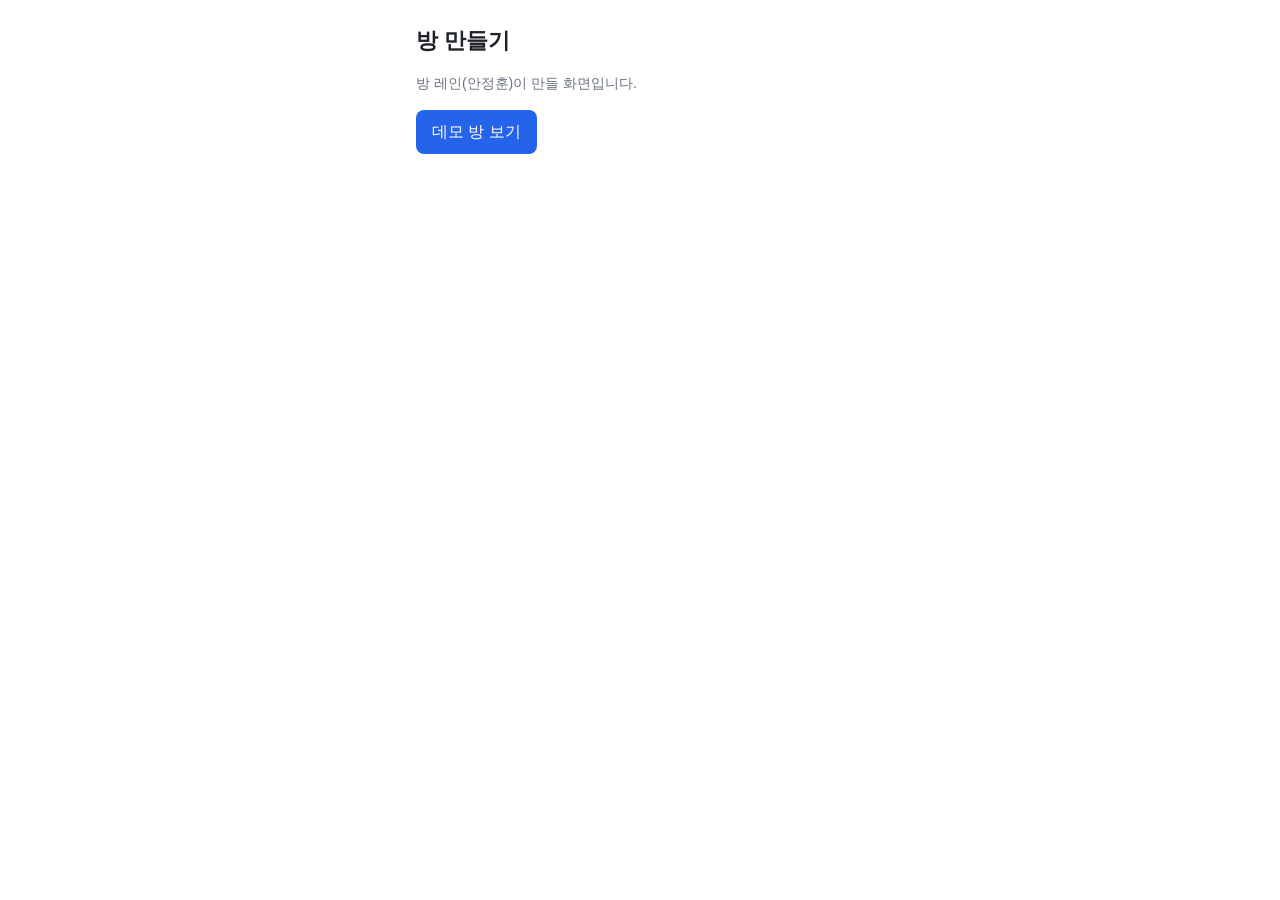
==== static/rooms/index.html @ 302bab73 "Merge pull request #2 from dks073000-commit/feat/s0-ahn Add project setup files and update docs" ====
<!doctype html>
<html lang="ko">
<head>
  <meta charset="utf-8">
  <meta name="viewport" content="width=device-width, initial-scale=1">
  <title>버티기 · 방 만들기</title>
  <link rel="stylesheet" href="/static/common.css">
</head>
<body>
<main>
  <h1>방 만들기</h1>
  <p class="muted">방 레인(안정훈)이 만들 화면입니다.</p>
  <p><a class="button" href="/r/demo">데모 방 보기</a></p>
</main>
</body>
</html>
---- static/common.css ----
/* 공용 스타일. 세 화면이 같이 쓴다. 레인 전용 스타일은 static/<레인>/ 안에 둔다. */

:root {
  --bg: #ffffff;
  --text: #1f2328;
  --muted: #6b7280;
  --line: #e5e7eb;
  --accent: #2563eb;
  --danger: #dc2626;
}

* { box-sizing: border-box; }

body {
  margin: 0;
  background: var(--bg);
  color: var(--text);
  font-family: -apple-system, BlinkMacSystemFont, "Apple SD Gothic Neo", "Malgun Gothic", sans-serif;
  font-size: 16px;
  line-height: 1.5;
}

main {
  max-width: 480px;
  margin: 0 auto;
  padding: 24px 16px;
}

h1 { font-size: 22px; margin: 0 0 16px; }
h2 { font-size: 18px; margin: 24px 0 8px; }

.muted { color: var(--muted); font-size: 14px; }
.danger { color: var(--danger); }

button, .button {
  display: inline-block;
  padding: 10px 16px;
  border: 0;
  border-radius: 8px;
  background: var(--accent);
  color: #fff;
  font-size: 16px;
  text-decoration: none;
  cursor: pointer;
}

input, select {
  width: 100%;
  padding: 10px;
  border: 1px solid var(--line);
  border-radius: 8px;
  font-size: 16px;
}

ul.list { list-style: none; padding: 0; margin: 0; }
ul.list li { padding: 10px 0; border-bottom: 1px solid var(--line); }
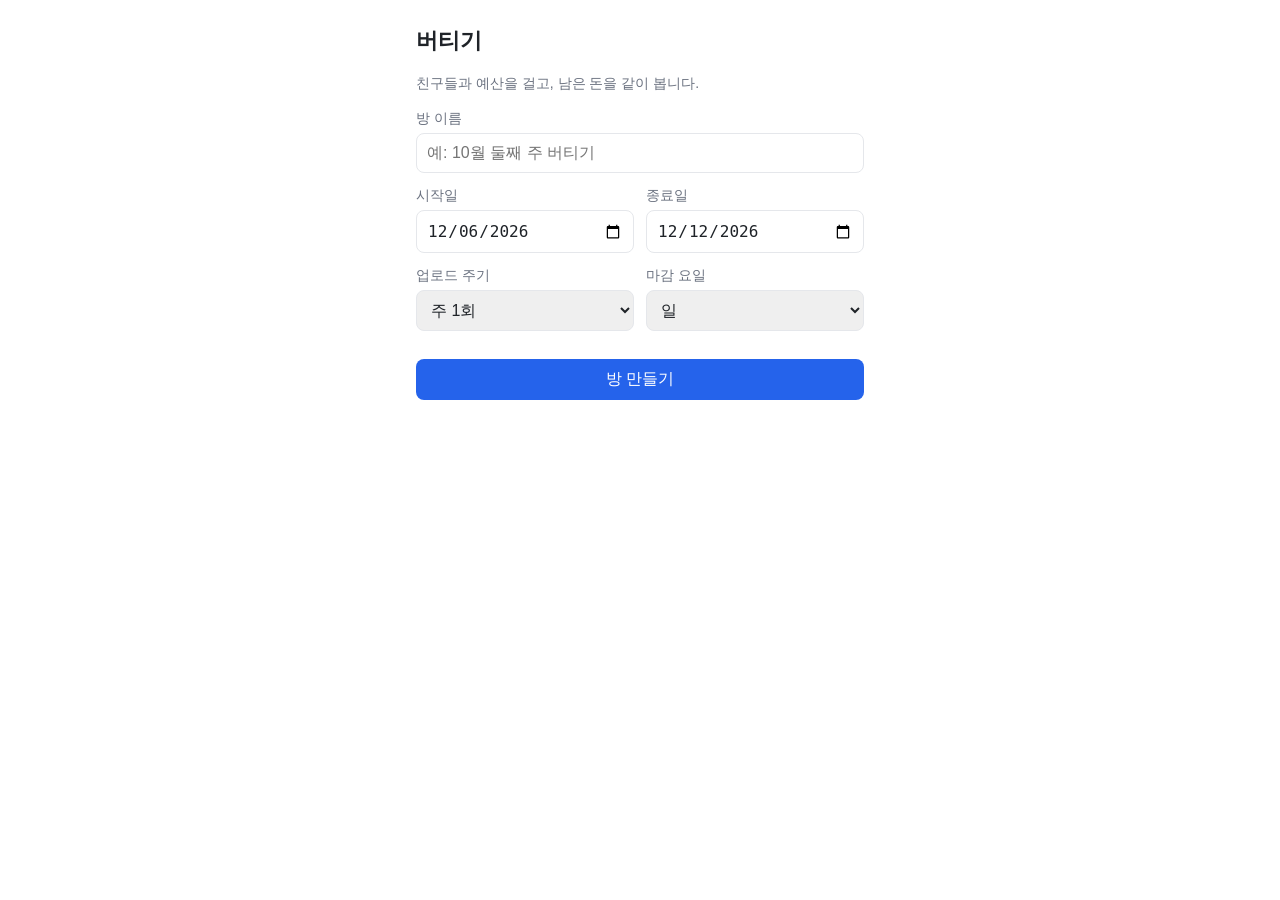
==== commit 0bca1f6a: "Merge pull request #4 from dks073000-commit/feat/s1-room-ahn S1 방 레인: 방 만들기와 링크로 참여" ====
--- a/static/rooms/index.html
+++ b/static/rooms/index.html
@@ -5,12 +5,105 @@
   <meta name="viewport" content="width=device-width, initial-scale=1">
   <title>버티기 · 방 만들기</title>
   <link rel="stylesheet" href="/static/common.css">
+  <link rel="stylesheet" href="/static/rooms/rooms.css">
 </head>
 <body>
 <main>
-  <h1>방 만들기</h1>
-  <p class="muted">방 레인(안정훈)이 만들 화면입니다.</p>
-  <p><a class="button" href="/r/demo">데모 방 보기</a></p>
+  <h1>버티기</h1>
+  <p class="muted">친구들과 예산을 걸고, 남은 돈을 같이 봅니다.</p>
+
+  <form id="create" class="form">
+    <label>방 이름
+      <input name="name" maxlength="40" placeholder="예: 10월 둘째 주 버티기" required>
+    </label>
+    <div class="row">
+      <label>시작일 <input name="start_date" type="date" required></label>
+      <label>종료일 <input name="end_date" type="date" required></label>
+    </div>
+    <div class="row">
+      <label>업로드 주기
+        <select name="upload_cycle">
+          <option value="1">매일</option>
+          <option value="7" selected>주 1회</option>
+          <option value="14">2주 1회</option>
+        </select>
+      </label>
+      <label>마감 요일
+        <select name="deadline_weekday">
+          <option value="0">월</option><option value="1">화</option><option value="2">수</option>
+          <option value="3">목</option><option value="4">금</option><option value="5">토</option>
+          <option value="6" selected>일</option>
+        </select>
+      </label>
+    </div>
+    <p id="error" class="danger"></p>
+    <button type="submit">방 만들기</button>
+  </form>
+
+  <section id="done" hidden>
+    <h2>방이 만들어졌어요</h2>
+    <p class="muted">이 링크를 친구들에게 보내세요.</p>
+    <div class="link-box">
+      <input id="link" readonly>
+      <button id="copy" type="button">복사</button>
+    </div>
+    <p><a id="go" class="button" href="#">방으로 가기</a></p>
+  </section>
 </main>
+<script>
+  const form = document.getElementById("create");
+  const iso = d => new Date(d.getTime() - d.getTimezoneOffset() * 60000).toISOString().slice(0, 10);
+  const today = new Date();
+  form.start_date.value = iso(today);
+  form.end_date.value = iso(new Date(today.getTime() + 6 * 86400000));
+
+  form.addEventListener("submit", async e => {
+    e.preventDefault();
+    const error = document.getElementById("error");
+    error.textContent = "";
+    if (form.end_date.value < form.start_date.value) {
+      error.textContent = "종료일이 시작일보다 빠릅니다.";
+      return;
+    }
+    const body = {
+      name: form.name.value,
+      start_date: form.start_date.value,
+      end_date: form.end_date.value,
+      upload_cycle: Number(form.upload_cycle.value),
+      deadline_weekday: Number(form.deadline_weekday.value),
+    };
+    const button = form.querySelector("button");
+    button.disabled = true;
+    try {
+      const res = await fetch("/api/rooms", {
+        method: "POST",
+        headers: {"Content-Type": "application/json"},
+        body: JSON.stringify(body),
+      });
+      if (!res.ok) throw new Error();
+      const room = await res.json();
+      document.getElementById("link").value = location.origin + room.path;
+      document.getElementById("go").href = room.path;
+      form.hidden = true;
+      document.getElementById("done").hidden = false;
+    } catch {
+      error.textContent = "방을 만들지 못했습니다. 입력을 확인하고 다시 시도해 주세요.";
+    } finally {
+      button.disabled = false;
+    }
+  });
+
+  document.getElementById("copy").addEventListener("click", async e => {
+    const link = document.getElementById("link");
+    try {
+      await navigator.clipboard.writeText(link.value);
+    } catch {
+      link.select();
+      document.execCommand("copy");
+    }
+    e.target.textContent = "복사됨";
+    setTimeout(() => { e.target.textContent = "복사"; }, 1500);
+  });
+</script>
 </body>
 </html>
--- a/static/rooms/rooms.css
+++ b/static/rooms/rooms.css
@@ -0,0 +1,18 @@
+/* 방 레인 전용 스타일 */
+
+.form label { display: block; margin-bottom: 12px; font-size: 14px; color: var(--muted); }
+.form label input, .form label select { margin-top: 4px; color: var(--text); }
+.form button { width: 100%; }
+
+.row { display: flex; gap: 12px; }
+.row label { flex: 1; min-width: 0; }
+
+.link-box { display: flex; gap: 8px; }
+.link-box input { flex: 1; min-width: 0; }
+
+.actions { display: flex; gap: 8px; }
+.actions .button { flex: 1; text-align: center; }
+
+.member { display: flex; justify-content: space-between; }
+.me { font-weight: 600; }
+.todo { border: 1px dashed var(--line); border-radius: 8px; padding: 8px 12px; }
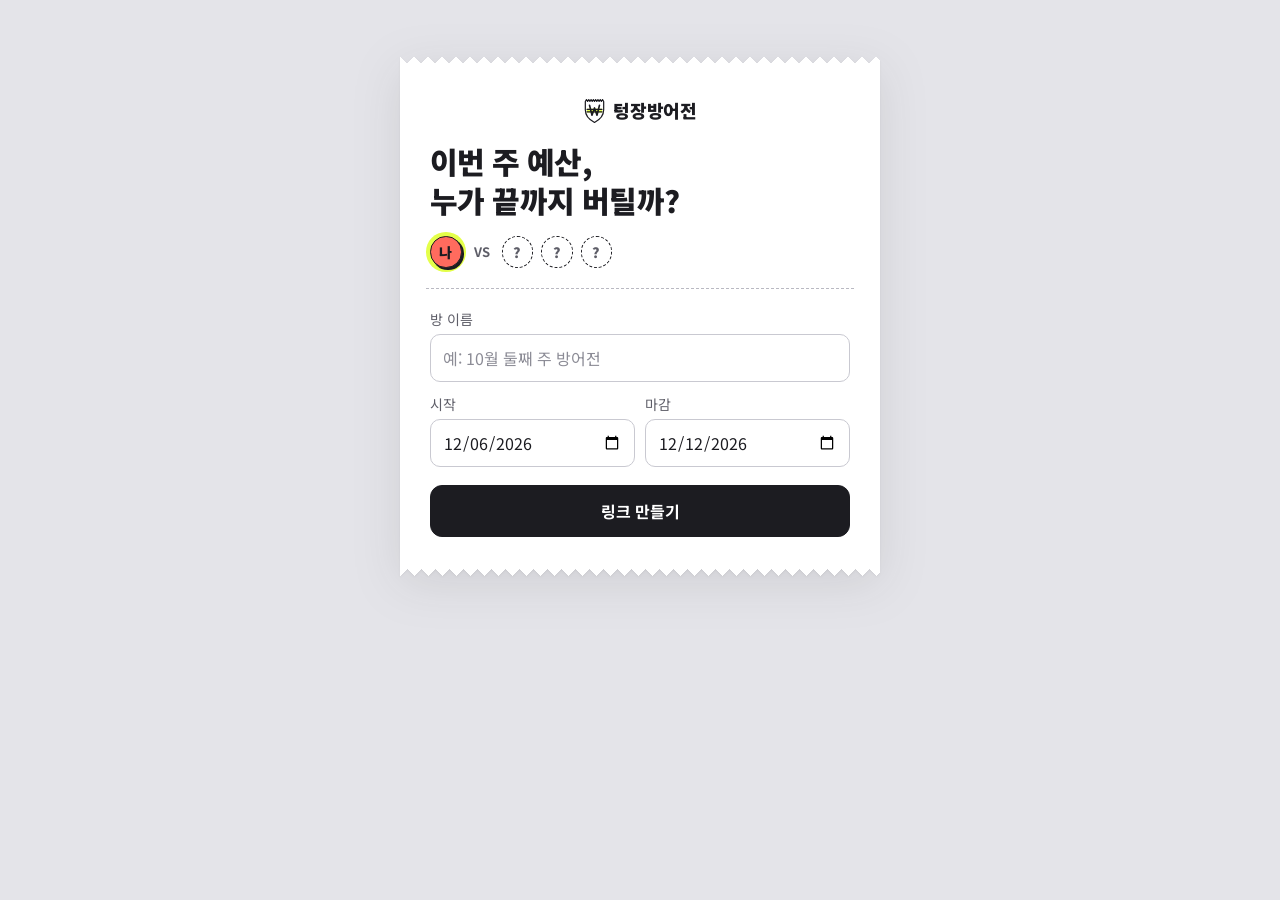
==== commit df1c05c0: "UI 가이드 적용: 방 만들기 · 참여 폼 · 다시 들어오기를 보드 레인 /flow 화면과 같은 영수증 모양으로 맞추기 위해 - 세 화면에 common-proposal.css · " ====
--- a/static/rooms/index.html
+++ b/static/rooms/index.html
@@ -2,52 +2,44 @@
 <html lang="ko">
 <head>
   <meta charset="utf-8">
-  <meta name="viewport" content="width=device-width, initial-scale=1">
-  <title>버티기 · 방 만들기</title>
+  <meta name="viewport" content="width=device-width, initial-scale=1, viewport-fit=cover">
+  <meta name="theme-color" content="#e4e4e9">
+  <title>텅장방어전 · 방 만들기</title>
   <link rel="stylesheet" href="/static/common.css">
+  <link rel="stylesheet" href="/static/board/common-proposal.css">
+  <link rel="stylesheet" href="/static/board/flow/flow.css">
   <link rel="stylesheet" href="/static/rooms/rooms.css">
 </head>
 <body>
+<!-- 방 만들기. 화면 모양은 /flow (static/board/flow/index.html) 를 따른다. 화면의 일: 링크 만들기 하나 -->
 <main>
-  <h1>버티기</h1>
-  <p class="muted">친구들과 예산을 걸고, 남은 돈을 같이 봅니다.</p>
+  <p class="brand">텅장방어전</p>
+  <h1 class="hook">이번 주 예산,<br>누가 끝까지 버틸까?</h1>
+  <div class="versus" aria-hidden="true">
+    <span class="token p1 is-me">나</span><span class="vs">VS</span>
+    <span class="token is-empty">?</span><span class="token is-empty">?</span><span class="token is-empty">?</span>
+  </div>
+  <hr>
 
-  <form id="create" class="form">
+  <form id="create" class="form" novalidate>
     <label>방 이름
-      <input name="name" maxlength="40" placeholder="예: 10월 둘째 주 버티기" required>
+      <input name="name" maxlength="40" placeholder="예: 10월 둘째 주 방어전" autocomplete="off" required>
     </label>
-    <div class="row">
-      <label>시작일 <input name="start_date" type="date" required></label>
-      <label>종료일 <input name="end_date" type="date" required></label>
+    <div class="two">
+      <label>시작 <input name="start_date" type="date" required></label>
+      <label>마감 <input name="end_date" type="date" required></label>
     </div>
-    <div class="row">
-      <label>업로드 주기
-        <select name="upload_cycle">
-          <option value="1">매일</option>
-          <option value="7" selected>주 1회</option>
-          <option value="14">2주 1회</option>
-        </select>
-      </label>
-      <label>마감 요일
-        <select name="deadline_weekday">
-          <option value="0">월</option><option value="1">화</option><option value="2">수</option>
-          <option value="3">목</option><option value="4">금</option><option value="5">토</option>
-          <option value="6" selected>일</option>
-        </select>
-      </label>
-    </div>
-    <p id="error" class="danger"></p>
-    <button type="submit">방 만들기</button>
+    <p id="error" class="danger" role="alert"></p>
+    <button type="submit">링크 만들기</button>
   </form>
 
   <section id="done" hidden>
-    <h2>방이 만들어졌어요</h2>
-    <p class="muted">이 링크를 친구들에게 보내세요.</p>
-    <div class="link-box">
-      <input id="link" readonly>
-      <button id="copy" type="button">복사</button>
+    <p class="flash">링크가 생겼어요. 단톡방에 보내 주세요</p>
+    <div class="share">
+      <input id="link" readonly aria-label="초대 링크">
+      <button id="copy" type="button" class="small secondary">링크 복사</button>
     </div>
-    <p><a id="go" class="button" href="#">방으로 가기</a></p>
+    <a id="go" class="button wide go" href="#">방으로 가기</a>
   </section>
 </main>
 <script>
@@ -61,16 +53,30 @@
     e.preventDefault();
     const error = document.getElementById("error");
     error.textContent = "";
-    if (form.end_date.value < form.start_date.value) {
-      error.textContent = "종료일이 시작일보다 빠릅니다.";
+    // form.name 은 폼 자신의 name 속성이라 입력칸은 elements 로 꺼낸다
+    const f = form.elements;
+    f.name.removeAttribute("aria-invalid");
+    f.end_date.removeAttribute("aria-invalid");
+    if (!f.name.value.trim()) {
+      error.textContent = "방 이름을 넣어 주세요.";
+      f.name.setAttribute("aria-invalid", "true");
+      f.name.focus();
       return;
     }
+    if (!f.start_date.value || !f.end_date.value) {
+      error.textContent = "시작일과 마감일을 골라 주세요.";
+      return;
+    }
+    if (f.end_date.value < f.start_date.value) {
+      error.textContent = "마감일이 시작일보다 빨라요.";
+      f.end_date.setAttribute("aria-invalid", "true");
+      return;
+    }
+    // 업로드 주기 · 마감 요일 칸은 화면에서 뺐다 (미제출이 없어져서, 10/3). 서버 기본값(주 1회 · 일요일)이 들어간다
     const body = {
-      name: form.name.value,
-      start_date: form.start_date.value,
-      end_date: form.end_date.value,
-      upload_cycle: Number(form.upload_cycle.value),
-      deadline_weekday: Number(form.deadline_weekday.value),
+      name: f.name.value,
+      start_date: f.start_date.value,
+      end_date: f.end_date.value,
     };
     const button = form.querySelector("button");
     button.disabled = true;
@@ -87,7 +93,7 @@
       form.hidden = true;
       document.getElementById("done").hidden = false;
     } catch {
-      error.textContent = "방을 만들지 못했습니다. 입력을 확인하고 다시 시도해 주세요.";
+      error.textContent = "방을 만들지 못했어요. 잠시 뒤 다시 눌러 주세요.";
     } finally {
       button.disabled = false;
     }
@@ -101,8 +107,8 @@
       link.select();
       document.execCommand("copy");
     }
-    e.target.textContent = "복사됨";
-    setTimeout(() => { e.target.textContent = "복사"; }, 1500);
+    e.target.textContent = "복사했어요";
+    setTimeout(() => { e.target.textContent = "링크 복사"; }, 1600);
   });
 </script>
 </body>
--- a/static/board/common-proposal.css
+++ b/static/board/common-proposal.css
@@ -0,0 +1,316 @@
+/* 공용 스타일 교체안: 결산 영수증 톤 (보드 레인 김경은 제안)
+
+   팀장님이 static/common.css 를 이 파일 내용으로 바꾸면 방 만들기 · 방 홈 · 지출 올리기가 보드와 같은 톤이 된다.
+   기존 변수(--bg --text --muted --line --accent --danger)와 클래스(.muted .danger .button .list)는 그대로 두었다.
+   그래서 지금 화면 코드를 고치지 않아도 동작한다. 견본은 /static/board/ui-guide.html
+
+   원칙: 화면 = 회색 계산대 위 흰 영수증 한 장 / 형광펜은 "나"에게만 / 상태는 도장 / 숫자는 고정폭 / 해요체 */
+
+@import url("https://fonts.googleapis.com/css2?family=Noto+Sans+KR:wght@400;500;700;900&display=swap");
+
+:root {
+  color-scheme: light;
+
+  /* 색 */
+  --counter: #e4e4e9;       /* 바탕: 계산대 */
+  --paper: #ffffff;         /* 영수증 종이 */
+  --ink: #1c1c21;           /* 글자: 감열 잉크 */
+  --ink-soft: #5e5e68;      /* 흐린 글자 (흰 종이 위 대비 6:1) */
+  --rule: #b9b9c2;          /* 점선 */
+  --field: #c9c9d1;         /* 입력칸 테두리 */
+  --hl: #e4ff4a;            /* 형광펜: "나" 전용 */
+  --hl-soft: #f4ffbf;       /* 형광펜 줄 바탕 */
+  --stamp-red: #cf2338;     /* 초과 · 오류 */
+  --stamp-gray: #7a7a85;    /* 미확인 · 항복 · 비활성 */
+  --stamp-blue: #2647b8;    /* 완주 · 성공 */
+  --up: #127a46;            /* 순위 오름 */
+  --gold: #f2c94c;          /* 1등 메달 (글자는 잉크색) */
+  --silver: #d3d6dc;        /* 2등 */
+  --bronze: #e3a873;        /* 3등 */
+  /* 플레이어 색: "누구인지"에만 쓴다 (상태는 도장). member_id 로 (id - 1) % 6 */
+  --p1: #ff6b5e;            /* 코랄 */
+  --p2: #4d7cff;            /* 파랑 */
+  --p3: #2fcf9f;            /* 민트 */
+  --p4: #ffb020;            /* 호박 */
+  --p5: #a77bff;            /* 보라 */
+  --p6: #ff6fb5;            /* 핑크 */
+
+  /* 글꼴 */
+  --font: "Noto Sans KR", "Apple SD Gothic Neo", "Malgun Gothic", system-ui, sans-serif;
+  --mono: var(--font);      /* 글꼴은 하나(Noto Sans KR). 숫자는 .n 의 tabular-nums 로 자리만 맞춘다 */
+  --ease-out: cubic-bezier(0.16, 1, 0.3, 1);
+
+  /* 예전 이름 (지금 화면 코드가 쓰는 변수) */
+  --bg: var(--paper);
+  --text: var(--ink);
+  --muted: var(--ink-soft);
+  --line: var(--rule);
+  --accent: var(--ink);
+  --danger: var(--stamp-red);
+}
+
+* { box-sizing: border-box; }
+[hidden] { display: none !important; }
+
+html { -webkit-text-size-adjust: 100%; }
+body {
+  margin: 0;
+  min-height: 100vh;
+  min-height: 100dvh;
+  background: var(--counter);
+  color: var(--ink);
+  font-family: var(--font);
+  font-size: 16px;
+  line-height: 1.5;
+  -webkit-font-smoothing: antialiased;
+  word-break: keep-all;
+  padding: calc(20px + env(safe-area-inset-top, 0px)) 12px calc(28px + env(safe-area-inset-bottom, 0px));
+}
+::selection { background: var(--hl); color: var(--ink); }
+:focus-visible { outline: 2px solid var(--ink); outline-offset: 3px; border-radius: 4px; }
+a { color: inherit; text-underline-offset: 3px; }
+
+/* 영수증 한 장: 각 화면의 <main> 이 그대로 영수증이 된다. 다른 곳에서는 .paper */
+main,
+.paper {
+  --tooth: 14px;
+  position: relative;
+  max-width: 480px;
+  margin: 7px auto;
+  padding: 28px 22px 26px;
+  background: var(--paper);
+  filter: drop-shadow(0 1px 1px rgba(28, 28, 33, 0.06)) drop-shadow(0 10px 24px rgba(28, 28, 33, 0.10));
+}
+main::before, main::after,
+.paper::before, .paper::after {
+  content: "";
+  position: absolute;
+  left: 0;
+  right: 0;
+  height: 7px;
+  background-repeat: repeat-x;
+  background-size: var(--tooth) var(--tooth);
+}
+main::before, .paper::before {
+  top: -7px;
+  background-image:
+    linear-gradient(45deg, var(--paper) 50%, transparent 50%),
+    linear-gradient(-45deg, var(--paper) 50%, transparent 50%);
+}
+main::after, .paper::after {
+  bottom: -7px;
+  background-image:
+    linear-gradient(135deg, var(--paper) 50%, transparent 50%),
+    linear-gradient(-135deg, var(--paper) 50%, transparent 50%);
+  background-position: 0 -7px;
+}
+
+h1 { font-size: 24px; font-weight: 900; line-height: 1.3; letter-spacing: -0.01em; margin: 0 0 6px; text-wrap: balance; }
+h2 { font-size: 18px; font-weight: 700; line-height: 1.4; margin: 24px 0 10px; }
+p { margin: 0 0 12px; }
+
+.muted { color: var(--ink-soft); font-size: 14px; }
+.danger { color: var(--stamp-red); font-size: 14px; font-weight: 500; }
+.danger:empty { display: none; }
+
+/* 점선: 영수증 구획 */
+hr, .cut { border: 0; border-top: 1.5px dashed var(--rule); margin: 20px -4px; }
+
+/* 버튼: 기본은 잉크색, 보조는 테두리만 */
+button, .button {
+  display: inline-flex;
+  align-items: center;
+  justify-content: center;
+  gap: 6px;
+  min-height: 52px;
+  padding: 0 20px;
+  border: 1.5px solid var(--ink);
+  border-radius: 12px;
+  background: var(--ink);
+  color: var(--paper);
+  font: inherit;
+  font-size: 16px;
+  font-weight: 700;
+  text-decoration: none;
+  cursor: pointer;
+}
+button:active, .button:active { transform: translateY(1px); }
+button:disabled, .button[aria-disabled="true"] { opacity: 0.4; cursor: default; transform: none; }
+button.secondary, .button.secondary { background: var(--paper); color: var(--ink); }
+button.danger-line, .button.danger-line { background: var(--paper); color: var(--stamp-red); border-color: var(--stamp-red); }
+button.small, .button.small { min-height: 40px; padding: 0 14px; font-size: 14px; border-radius: 10px; }
+
+/* 입력칸 */
+input, select, textarea {
+  width: 100%;
+  min-height: 48px;
+  padding: 0 12px;
+  border: 1.5px solid var(--field);
+  border-radius: 10px;
+  background: var(--paper);
+  color: var(--ink);
+  font: inherit;
+  font-size: 16px;   /* 16px 미만이면 아이폰이 확대한다 */
+}
+textarea { padding: 10px 12px; min-height: 96px; }
+input:focus, select:focus, textarea:focus { outline: none; border-color: var(--ink); box-shadow: 0 0 0 3px var(--hl); }
+input[readonly] { background: #f4f4f6; }
+input[type="checkbox"], input[type="radio"] { width: 20px; height: 20px; min-height: 0; padding: 0; accent-color: var(--ink); }
+input[aria-invalid="true"] { border-color: var(--stamp-red); }
+input::placeholder { color: #8c8c96; }
+
+/* 목록: 영수증 줄 */
+ul.list { list-style: none; padding: 0; margin: 0; }
+ul.list li { padding: 12px 0; }
+ul.list li + li { border-top: 1px dotted var(--rule); }
+
+/* 숫자는 고정폭 */
+.n { font-family: var(--mono); font-weight: 700; font-variant-numeric: tabular-nums; letter-spacing: -0.01em; }
+
+/* 형광펜: "나" 와 내 숫자에만 */
+mark {
+  color: inherit;
+  background: linear-gradient(transparent 38%, var(--hl) 38%, var(--hl) 92%, transparent 92%);
+  padding: 0 0.12em;
+  margin: 0 -0.06em;
+  -webkit-box-decoration-break: clone;
+  box-decoration-break: clone;
+}
+.is-me { background: var(--hl-soft); }
+
+/* 도장: 상태 표시 (색만으로 알리지 않고 글자로) */
+.stamp {
+  display: inline-block;
+  font-size: 11.5px;
+  font-weight: 900;
+  letter-spacing: 0.08em;
+  line-height: 1;
+  padding: 3px 5px 3px 6px;
+  border: 1.8px solid currentColor;
+  border-radius: 4px;
+  transform: rotate(-7deg);
+  opacity: 0.88;
+  white-space: nowrap;
+}
+.stamp-red { color: var(--stamp-red); }
+.stamp-gray { color: var(--stamp-gray); }
+.stamp-blue { color: var(--stamp-blue); }
+
+/* 작은 꼬리표: 미확인처럼 "아직 확정 전" 상태. 도장보다 한 단계 약하다 */
+.tag {
+  display: inline-block;
+  font-size: 12px;
+  font-weight: 700;
+  color: var(--stamp-gray);
+  border: 1.4px dashed currentColor;
+  border-radius: 4px;
+  padding: 0 5px;
+  line-height: 18px;
+  white-space: nowrap;
+}
+
+/* 금 · 은 · 동: 1 · 2 · 3등 숫자를 메달 동전으로. 사람 토큰(각진 그림자)과 달리 그림자 없이 안쪽 점선 링 */
+.medal {
+  position: relative;
+  display: inline-grid;
+  place-items: center;
+  width: 1.7em;
+  height: 1.7em;
+  border-radius: 50%;
+  border: 1.5px solid var(--ink);
+  font-family: var(--mono);
+  font-weight: 700;
+  line-height: 1;
+}
+.medal::after { content: ""; position: absolute; inset: 3px; border-radius: 50%; border: 1px dashed rgba(28, 28, 33, 0.55); }
+.medal-gold { background: var(--gold); }
+.medal-silver { background: var(--silver); }
+.medal-bronze { background: var(--bronze); }
+
+/* 고르기 카드: 참여할 때 가짜 은행 계좌 고르기 같은 단일 선택 */
+/* 각 레인의 ".form label { display: block }" 같은 규칙에 덮이지 않게 클래스를 두 번 쓴다 */
+label.pick.pick {
+  display: flex;
+  margin: 0;
+  font-size: 15px;
+  line-height: 1.4;
+  align-items: center;
+  gap: 12px;
+  padding: 12px 14px;
+  border: 1.5px solid var(--field);
+  border-radius: 10px;
+  color: var(--ink);
+  cursor: pointer;
+}
+label.pick + label.pick { margin-top: 8px; }
+label.pick.pick input { margin: 0; flex: none; }
+label.pick:has(input:checked) { border-color: var(--ink); box-shadow: inset 0 0 0 1px var(--ink); }
+label.pick .pick-sub { display: block; font-size: 13px; color: var(--ink-soft); }
+
+/* 플레이어 토큰: 사람마다 고유 색의 동그라미 스티커 (닉네임 첫 글자). 게임 대기실처럼 "누구랑 붙는지" */
+.token {
+  --pc: var(--counter);
+  display: inline-grid;
+  place-items: center;
+  width: 2.25em;
+  height: 2.25em;
+  flex: none;
+  border-radius: 50%;
+  border: 1.5px solid var(--ink);
+  background: var(--pc);
+  color: var(--ink);
+  font-weight: 900;
+  font-size: 14px;
+  line-height: 1;
+  box-shadow: 2px 2px 0 var(--ink);
+}
+.token.p1 { --pc: var(--p1); }
+.token.p2 { --pc: var(--p2); }
+.token.p3 { --pc: var(--p3); }
+.token.p4 { --pc: var(--p4); }
+.token.p5 { --pc: var(--p5); }
+.token.p6 { --pc: var(--p6); }
+.token.is-me { box-shadow: 2px 2px 0 var(--ink), 0 0 0 4px var(--hl); }
+.token.is-quit { filter: grayscale(1); opacity: 0.5; }
+.token.is-empty { background: transparent; border-style: dashed; color: var(--ink-soft); box-shadow: none; }
+
+/* 참전자 줄 */
+.lineup { display: flex; flex-wrap: wrap; gap: 12px 6px; margin: 0; padding: 0; list-style: none; }
+.player { display: grid; justify-items: center; gap: 6px; width: 58px; }
+.player .pname { font-size: 12px; font-weight: 500; width: 100%; text-align: center; overflow: hidden; text-overflow: ellipsis; white-space: nowrap; }
+
+/* 내 HP 게이지: 남은 예산. 여유(민트) → 주의(호박) → 위험(코랄) → 초과(빨간 빗금) */
+.gauge { --g: var(--p3); height: 16px; border: 1.5px solid var(--ink); border-radius: 999px; padding: 2px; background: var(--paper); }
+.gauge > span { display: block; height: 100%; width: var(--left, 100%); min-width: 6px; border-radius: 999px; background: var(--g); transition: width 600ms var(--ease-out); }
+.gauge[data-level="warn"] { --g: var(--p4); }
+.gauge[data-level="danger"] { --g: var(--p1); }
+.gauge[data-level="over"] > span { width: 100%; background: repeating-linear-gradient(-45deg, var(--stamp-red) 0 6px, #f6c3c9 6px 12px); }
+.gauge-row { display: flex; justify-content: space-between; align-items: baseline; font-size: 13px; color: var(--ink-soft); margin: 0 0 6px; }
+.gauge-row b { color: var(--ink); font-family: var(--mono); }
+
+/* 비어 있는 메달 자리: 누가 가져갈까 (봉인 화면, 순위는 드러내지 않는다) */
+.slots { display: flex; gap: 10px; align-items: center; }
+.slot {
+  display: inline-grid; place-items: center;
+  width: 44px; height: 44px; border-radius: 50%;
+  border: 1.5px solid var(--ink); box-shadow: 2px 2px 0 var(--ink);
+  font-family: var(--mono); font-weight: 700; font-size: 20px; color: var(--ink);
+}
+.slot.gold { background: var(--gold); }
+.slot.silver { background: var(--silver); }
+.slot.bronze { background: var(--bronze); }
+
+/* 안내 띠: "시연용 가상 계좌" 같은 알림 */
+.note {
+  font-size: 13px;
+  color: var(--ink-soft);
+  border: 1.5px dashed var(--rule);
+  border-radius: 10px;
+  padding: 10px 12px;
+  margin: 0 0 16px;
+}
+
+@media (min-width: 720px) {
+  body { padding-top: 56px; padding-bottom: 56px; }
+  main, .paper { padding: 34px 30px 32px; }
+}
--- a/static/board/flow/flow.css
+++ b/static/board/flow/flow.css
@@ -0,0 +1,283 @@
+/* 시연용 전체 흐름(/flow) 화면 배치. 색 · 글꼴 · 버튼 · 입력칸은 ../common-proposal.css 를 그대로 쓴다.
+   원칙: 한 화면에 가장 큰 글자 하나, 기본 버튼 하나. 설명 문장은 두지 않는다.
+   팀원이 자기 레인으로 옮길 때는 이 파일의 해당 부분만 같이 가져가면 된다. */
+
+:root { --brand-shield: url("data:image/svg+xml,%3Csvg xmlns='http://www.w3.org/2000/svg' viewBox='0 0 60 68'%3E%3Cpath d='M6 9 L9 4 L12 9 L15 4 L18 9 L21 4 L24 9 L27 4 L30 9 L33 4 L36 9 L39 4 L42 9 L45 4 L48 9 L51 4 L54 9 V31 C54 46 44 57 30 64 C16 57 6 46 6 31 Z' fill='%23fff' stroke='%231c1c21' stroke-width='3.2' stroke-linejoin='round'/%3E%3Crect x='10' y='28' width='40' height='10' fill='%23e4ff4a'/%3E%3Cpolyline points='17,19 23.5,45 30,26 36.5,45 43,19' fill='none' stroke='%231c1c21' stroke-width='4.2' stroke-linecap='round' stroke-linejoin='round'/%3E%3Cline x1='10.5' y1='29.5' x2='49.5' y2='29.5' stroke='%231c1c21' stroke-width='3.4' stroke-linecap='round'/%3E%3Cline x1='10.5' y1='36.5' x2='49.5' y2='36.5' stroke='%231c1c21' stroke-width='3.4' stroke-linecap='round'/%3E%3C/svg%3E"); }
+
+/* 시연 막대: 영수증 위 회색 바탕에 놓인 어두운 알약. 서비스 화면(흰 영수증)과 질감이 달라 "시연 조작"으로 보인다 */
+.demo-bar {
+  display: flex; align-items: center; gap: 6px;
+  width: fit-content; max-width: 100%;
+  margin: 0 auto 14px; padding: 4px 4px 4px 12px;
+  border-radius: 999px;
+  background: rgba(28, 28, 33, 0.86); color: #fff;
+  font-family: var(--font, "Noto Sans KR", sans-serif);
+  box-shadow: 0 4px 14px rgba(28, 28, 33, 0.18);
+}
+.db-label { font-size: 11px; font-weight: 900; letter-spacing: 0.08em; color: var(--hl, #e4ff4a); }
+.db-seg { display: inline-flex; gap: 2px; background: rgba(255, 255, 255, 0.10); border-radius: 999px; padding: 2px; }
+.db-seg button, .db-more {
+  all: unset; box-sizing: border-box; cursor: pointer;
+  min-height: 32px; padding: 0 12px; border-radius: 999px;
+  font-size: 13px; font-weight: 700; color: rgba(255, 255, 255, 0.72); white-space: nowrap;
+  display: inline-flex; align-items: center; gap: 6px;
+}
+.db-seg button[aria-pressed="true"] { background: #fff; color: var(--ink, #1c1c21); }
+.db-more { padding: 0 10px; font-size: 16px; color: #fff; }
+.db-day { background: var(--hl, #e4ff4a); color: var(--ink, #1c1c21); border-radius: 999px; padding: 1px 7px; font-size: 11px; font-weight: 700; }
+.db-seg button:focus-visible, .db-more:focus-visible { outline: 2px solid var(--hl, #e4ff4a); outline-offset: 1px; }
+.counter .demo-bar { margin-bottom: 0; }
+
+.demo-sheet { position: fixed; inset: 0; z-index: 40; }
+.ds-backdrop { position: absolute; inset: 0; background: rgba(28, 28, 33, 0.45); }
+.ds-panel {
+  position: absolute; left: 0; right: 0; bottom: 0;
+  max-width: 480px; margin: 0 auto;
+  background: var(--paper, #fff); color: var(--ink, #1c1c21);
+  border-radius: 20px 20px 0 0;
+  padding: 10px 20px calc(20px + env(safe-area-inset-bottom, 0px));
+  box-shadow: 0 -10px 30px rgba(28, 28, 33, 0.18);
+  font-family: var(--font, "Noto Sans KR", sans-serif);
+  animation: ds-up 220ms cubic-bezier(0.16, 1, 0.3, 1);
+}
+@keyframes ds-up { from { transform: translateY(24px); opacity: 0; } to { transform: none; opacity: 1; } }
+@media (prefers-reduced-motion: reduce) { .ds-panel { animation: none; } }
+.ds-handle { display: block; width: 40px; height: 4px; border-radius: 4px; background: var(--rule, #b9b9c2); margin: 0 auto 14px; }
+.ds-panel h2 { font-size: 19px; font-weight: 900; margin: 0 0 4px; }
+.ds-sub { font-size: 13px; color: var(--ink-soft, #5e5e68); margin: 0 0 18px; }
+.ds-label { font-size: 13px; font-weight: 700; color: var(--ink-soft, #5e5e68); margin: 0 0 8px; }
+.ds-seg { display: grid; grid-template-columns: 1fr 1fr; gap: 6px; background: #f1f1f4; border-radius: 12px; padding: 4px; }
+.ds-seg button {
+  all: unset; box-sizing: border-box; display: grid; justify-items: center; gap: 1px;
+  min-height: 48px; padding: 6px; border-radius: 9px; cursor: pointer;
+  font-size: 14px; font-weight: 700; color: var(--ink-soft, #5e5e68); text-align: center;
+}
+.ds-seg button small { font-size: 12px; font-weight: 500; }
+.ds-seg button[aria-checked="true"] { background: var(--paper, #fff); color: var(--ink, #1c1c21); box-shadow: 0 1px 3px rgba(28, 28, 33, 0.15); }
+.ds-seg button:focus-visible { outline: 2px solid var(--ink, #1c1c21); outline-offset: 1px; }
+.ds-hint { font-size: 12.5px; color: var(--ink-soft, #5e5e68); margin: 8px 2px 16px; }
+.ds-list { display: grid; border-top: 1px solid #ececf0; }
+.ds-row {
+  all: unset; box-sizing: border-box; display: grid; gap: 2px; cursor: pointer;
+  padding: 13px 28px 13px 2px; border-bottom: 1px solid #ececf0; position: relative;
+}
+.ds-row::after { content: "›"; position: absolute; right: 6px; top: 50%; translate: 0 -50%; font-size: 20px; color: var(--rule, #b9b9c2); }
+.ds-row b { font-size: 15px; font-weight: 700; color: var(--ink, #1c1c21); }
+.ds-row span { font-size: 13px; color: var(--ink-soft, #5e5e68); }
+.ds-row:focus-visible { outline: 2px solid var(--ink, #1c1c21); outline-offset: -2px; border-radius: 6px; }
+.ds-close { width: 100%; margin-top: 16px; }
+
+/* 영수증 머리: 서비스 이름 (로고가 정해지면 이 자리) */
+main > .brand, .paper > .brand { display: flex; align-items: center; justify-content: center; gap: 7px; font-weight: 900; font-size: 18px; letter-spacing: -0.01em; margin: 0 0 18px; }
+/* 로고 A안 (투표 전 임시): 영수증 톱니 방패 + ₩ 바리케이드. 결과 카드(board.js)는 자기 로고가 있어서 main 바로 아래 .brand 에만 */
+main > .brand::before, .paper > .brand::before { content: ""; width: 23px; height: 26px; flex: none; background: url("data:image/svg+xml,%3Csvg xmlns='http://www.w3.org/2000/svg' viewBox='0 0 60 68'%3E%3Cpath d='M6 9 L9 4 L12 9 L15 4 L18 9 L21 4 L24 9 L27 4 L30 9 L33 4 L36 9 L39 4 L42 9 L45 4 L48 9 L51 4 L54 9 V31 C54 46 44 57 30 64 C16 57 6 46 6 31 Z' fill='%23fff' stroke='%231c1c21' stroke-width='3.2' stroke-linejoin='round'/%3E%3Crect x='10' y='28' width='40' height='10' fill='%23e4ff4a'/%3E%3Cpolyline points='17,19 23.5,45 30,26 36.5,45 43,19' fill='none' stroke='%231c1c21' stroke-width='4.2' stroke-linecap='round' stroke-linejoin='round'/%3E%3Cline x1='10.5' y1='29.5' x2='49.5' y2='29.5' stroke='%231c1c21' stroke-width='3.4' stroke-linecap='round'/%3E%3Cline x1='10.5' y1='36.5' x2='49.5' y2='36.5' stroke='%231c1c21' stroke-width='3.4' stroke-linecap='round'/%3E%3C/svg%3E") no-repeat center / contain; }
+.meta { font-size: 14px; color: var(--ink-soft); margin: 0; }
+.meta b { color: var(--ink); }
+
+/* 방 만들기: 질문 한 줄이 화면의 전부. 아래 "나 VS ? ? ?" 는 그림이다 */
+.hook { font-size: 30px; line-height: 1.3; letter-spacing: -0.02em; margin: 8px 0 16px; }
+.versus { display: flex; align-items: center; gap: 8px; }
+.versus .vs { font-weight: 700; font-size: 13px; color: var(--ink-soft); margin: 0 4px; }
+
+.form label { display: block; margin-bottom: 12px; font-size: 14px; color: var(--ink-soft); }
+.form label input, .form label select { margin-top: 4px; }
+.form button[type="submit"] { width: 100%; margin-top: 6px; }
+.label { font-size: 14px; color: var(--ink-soft); margin: 0 0 8px; }
+.two { display: flex; gap: 10px; }
+.two label { flex: 1; min-width: 0; }
+.wide { width: 100%; }
+.stack { display: grid; gap: 10px; }
+
+/* 방 홈 */
+.who { font-size: 14px; color: var(--ink-soft); margin: 16px 0 10px; }
+.who .n { color: var(--ink); }
+.share { display: flex; gap: 8px; align-items: center; }
+.share input { flex: 1; min-width: 0; font-size: 14px; color: var(--ink-soft); }
+.flash { font-size: 14px; font-weight: 700; margin: 0 0 10px; }
+
+/* 계좌 고르기: 세 칸 버튼 (고른 칸은 잉크로 채운다) */
+.seg { margin: 0 0 14px; display: grid; grid-template-columns: repeat(3, 1fr); gap: 8px; }
+.seg-item { position: relative; display: block; margin: 0 !important; }
+.seg-item input { position: absolute; opacity: 0; inset: 0; width: 100%; height: 100%; margin: 0; cursor: pointer; }
+.seg-item span {
+  display: flex; align-items: center; justify-content: center;
+  min-height: 48px; border: 1.5px solid var(--field); border-radius: 10px;
+  font-size: 15px; font-weight: 700; color: var(--ink); background: var(--paper);
+}
+.seg-item input:checked + span { background: var(--ink); border-color: var(--ink); color: var(--paper); }
+.seg-item input:focus-visible + span { box-shadow: 0 0 0 3px var(--hl); }
+
+/* 내 페이지: 가장 큰 글자는 목표까지 남은 돈 */
+.kicker { font-size: 15px; font-weight: 700; margin: 22px 0 2px; }
+.money { font-size: 26px; line-height: 1.25; margin: 0 0 8px; }
+.money .n { font-size: 40px; letter-spacing: -0.03em; }
+.me-meta { display: flex; align-items: center; gap: 8px; }
+.me-meta .token { font-size: 12px; box-shadow: 1.5px 1.5px 0 var(--ink); }
+.me-meta .token.is-me { box-shadow: 1.5px 1.5px 0 var(--ink), 0 0 0 3px var(--hl); }
+.pace { font-size: 14px; font-weight: 700; margin: 8px 0 0; }
+.sub { display: flex; flex-wrap: wrap; align-items: center; gap: 6px 10px; font-size: 14px; color: var(--ink-soft); margin: 0 0 14px; }
+.sub .n { font-weight: 500; }
+
+/* 불러온 거래: 영수증 위에 살짝 떠 있는 판 한 장. 위쪽 "내 상태"와 확실히 나뉜다 */
+.panel {
+  margin: 22px -8px 0;
+  padding: 10px 14px 14px;
+  background: var(--paper);
+  border-radius: 14px;
+  box-shadow:
+    0 0 0 1px rgba(28, 28, 33, 0.07),
+    0 2px 4px rgba(28, 28, 33, 0.05),
+    0 12px 28px rgba(28, 28, 33, 0.10);
+}
+.panel .list li:last-child { padding-bottom: 4px; }
+
+/* 불러온 거래: 한 줄에 이름과 금액, 아래 줄에 날짜와 조정 */
+.list-head { display: flex; justify-content: space-between; align-items: center; font-size: 13px; color: var(--ink-soft); margin: 0 0 2px; }
+.tx { display: grid; grid-template-columns: minmax(0, 1fr) auto; grid-template-areas: "what amt" "sub ctl" "hint hint"; gap: 4px 10px; align-items: center; }
+.tx-hint { grid-area: hint; display: flex; }
+.tx-hint .tag { white-space: normal; line-height: 1.5; }
+.tx .what { grid-area: what; font-weight: 500; }
+.tx .amt { grid-area: amt; text-align: right; }
+.tx-sub { grid-area: sub; display: flex; flex-wrap: wrap; gap: 4px 8px; align-items: center; min-width: 0; }
+.tx .when { font-size: 12.5px; color: var(--ink-soft); }
+.tx .when .n { font-weight: 500; }
+.tx .ctl { grid-area: ctl; display: flex; gap: 6px; align-items: center; justify-content: flex-end; }
+.tx .ctl select { width: auto; min-height: 34px; padding: 0 6px; border-radius: 8px; font-size: 16px; }
+.tx.is-out .what, .tx.is-out .amt { color: var(--ink-soft); text-decoration: line-through; }
+
+/* 제외: 누르면 잉크로 채워지는 작은 칸 */
+.toggle { position: relative; display: inline-flex; cursor: pointer; }
+.toggle input { position: absolute; opacity: 0; inset: 0; width: 100%; height: 100%; margin: 0; cursor: pointer; }
+.toggle span { display: inline-flex; align-items: center; min-height: 34px; padding: 0 10px; border: 1.5px solid var(--field); border-radius: 8px; font-size: 14px; font-weight: 700; color: var(--ink-soft); }
+.toggle input:checked + span { background: var(--ink); border-color: var(--ink); color: var(--paper); }
+.toggle input:focus-visible + span { box-shadow: 0 0 0 3px var(--hl); }
+
+/* 조정 완료: 목록을 내려도 화면 아래에 붙어 있다 */
+.sticky { position: sticky; bottom: calc(12px + env(safe-area-inset-bottom, 0px)); margin-top: 16px; z-index: 2; }
+.sticky button { box-shadow: 0 8px 20px rgba(28, 28, 33, 0.18); }
+
+/* 글자 버튼 */
+.text-btn { all: unset; cursor: pointer; font-size: 13px; color: var(--ink-soft); text-decoration: underline; text-underline-offset: 3px; }
+.text-btn:focus-visible { outline: 2px solid var(--ink); outline-offset: 2px; border-radius: 3px; }
+.danger-text { color: var(--stamp-red); }
+
+.links { display: flex; justify-content: center; align-items: center; flex-wrap: wrap; gap: 6px 18px; font-size: 13px; margin: 0; }
+.links a { color: var(--ink-soft); }
+
+hr { margin: 20px -4px; }
+
+/* 은행 연결 동의: 돈 이야기를 하는 화면이라 게임 요소 없이. 누가 무엇을 하는지 주어를 붙여 한 줄씩 */
+.link-visual { display: flex; align-items: flex-start; justify-content: center; gap: 6px; margin: 2px 0 14px; }
+.lv-end { display: grid; justify-items: center; gap: 4px; width: 64px; }
+.lv-end small { font-size: 11px; font-weight: 700; color: var(--ink-soft); white-space: nowrap; }
+.lv-ic { width: 44px; height: 44px; border-radius: 12px; border: 1.5px solid var(--ink); display: grid; place-items: center; background: var(--paper); }
+.lv-ic svg { width: 24px; height: 24px; }
+.lv-app::before { content: ""; width: 24px; height: 27px; background: var(--brand-shield) no-repeat center / contain; }
+.lv-line { flex: 1; max-width: 120px; height: 44px; display: flex; align-items: center; justify-content: center; position: relative; }
+.lv-line::before { content: ""; position: absolute; left: 0; right: 0; top: 50%; border-top: 1.5px dashed var(--ink-soft); }
+.lv-tag { position: relative; display: inline-flex; align-items: center; gap: 4px; background: var(--paper); padding: 0 6px; font-size: 12px; font-weight: 700; }
+.lv-tag svg { width: 14px; height: 14px; }
+.consent-title { font-size: 24px; text-align: center; margin: 0 0 4px; }
+.consent-sub { text-align: center; margin: 0 0 22px; }
+.scope { list-style: none; margin: 0; padding: 0; display: grid; gap: 18px; }
+.scope li { display: grid; grid-template-columns: 36px minmax(0, 1fr); gap: 14px; align-items: center; }
+.sc-ic { width: 36px; height: 36px; border-radius: 50%; background: var(--counter); display: grid; place-items: center; }
+.sc-ic svg { width: 19px; height: 19px; }
+.scope b { display: block; font-size: 15px; font-weight: 900; line-height: 1.35; }
+.scope li span:not(.sc-ic) { display: block; font-size: 14px; color: var(--ink-soft); line-height: 1.45; margin-top: 1px; }
+.terms { margin: 22px 0 14px; font-size: 13px; color: var(--ink-soft); }
+.terms summary { cursor: pointer; font-weight: 700; text-decoration: underline; text-underline-offset: 3px; width: fit-content; }
+.terms dl { margin: 10px 0 0; display: grid; gap: 6px; background: #f6f6f8; border-radius: 10px; padding: 12px 14px; }
+.terms dl div { display: grid; grid-template-columns: 6.5em minmax(0, 1fr); gap: 8px; }
+.terms dd { margin: 0; color: var(--ink); }
+.agree span { line-height: 1.4; }
+.agree b { color: var(--ink); }
+main.flow-step .step-actions button:disabled { opacity: 0.35; cursor: not-allowed; }
+
+/* (예전 두 칸 표: UI 가이드 예시에서만 쓰던 것) */
+.consent { margin: 14px 0 14px; padding: 0; display: grid; }
+.consent div { display: grid; grid-template-columns: 7.2em minmax(0, 1fr); gap: 10px; padding: 9px 0; }
+.consent div + div { border-top: 1px dotted var(--rule); }
+.consent dt { font-size: 14px; color: var(--ink-soft); }
+.consent dd { margin: 0; font-weight: 500; }
+.agree { display: flex; align-items: flex-start; gap: 10px; font-weight: 500; margin: 0 0 6px; cursor: pointer; font-size: 15px; }
+.agree input { margin-top: 1px; }
+.agree input { flex: none; }
+
+/* 계좌 불러오는 중 */
+.loading { display: grid; justify-items: center; gap: 14px; padding: 48px 0 40px; text-align: center; }
+.loading p { margin: 0; font-weight: 700; }
+.dots { display: flex; gap: 6px; }
+.dots i { width: 9px; height: 9px; border-radius: 50%; background: var(--ink); animation: dot 900ms ease-in-out infinite; }
+.dots i:nth-child(2) { animation-delay: 150ms; }
+.dots i:nth-child(3) { animation-delay: 300ms; }
+@keyframes dot { 0%, 100% { opacity: 0.2; transform: translateY(0); } 50% { opacity: 1; transform: translateY(-4px); } }
+@media (prefers-reduced-motion: reduce) { .dots i { animation: none; opacity: 0.6; } }
+
+/* 계좌 목록 */
+.accounts { display: grid; }
+
+/* 참여 흐름(정보 입력 → 은행 연결 → 계좌 선택): 단계가 바뀌어도 영수증 길이와 버튼 자리가 그대로 */
+/* 휴대폰 한 화면에 영수증 전체(아래 톱니까지)가 들어오는 길이. 시연 막대와 위아래 여백 몫 134px 제외, 컴퓨터에서는 760px 에서 멈춘다 */
+main.flow-step { min-height: clamp(600px, calc(100dvh - 134px), 760px); display: flex; flex-direction: column; }
+main.flow-step .step-body { flex: 1; display: flex; flex-direction: column; }
+main.flow-step .step-actions { margin-top: auto; padding-top: 18px; display: grid; gap: 10px; }
+.back { justify-self: start; align-self: flex-start; margin: -6px 0 10px; }
+main.flow-step .loading { flex: 1; align-content: center; padding: 0; }
+main.flow-step form.form { flex: 1; display: flex; flex-direction: column; }
+
+.stepper { display: grid; grid-template-columns: repeat(3, 1fr); gap: 6px; list-style: none; padding: 0; margin: 0 0 20px; }
+.stepper li { padding-top: 7px; border-top: 3px solid var(--rule); font-size: 12px; font-weight: 700; color: var(--ink-soft); }
+.stepper li.is-done { border-top-color: var(--ink-soft); }
+.stepper li.is-now { border-top-color: var(--ink); color: var(--ink); }
+
+/* 아래 고정 탭: 참여한 뒤 [내 기록 | 결과] 두 곳만 오간다 */
+.tabbar {
+  position: fixed; left: 0; right: 0; bottom: 0; z-index: 20;
+  display: flex; justify-content: center; gap: 8px;
+  padding: 6px 12px calc(6px + env(safe-area-inset-bottom, 0px));
+  background: var(--paper, #fff);
+  border-top: 1px solid #e6e6ea;
+  box-shadow: 0 -4px 14px rgba(28, 28, 33, 0.06);
+  font-family: var(--font, "Noto Sans KR", sans-serif);
+}
+.tabbar a {
+  flex: 1; max-width: 200px;
+  display: grid; justify-items: center; gap: 2px;
+  padding: 6px 0 4px; border-radius: 12px;
+  font-size: 12px; font-weight: 700; color: var(--ink-soft, #5e5e68); text-decoration: none;
+}
+.tabbar a svg { width: 22px; height: 22px; }
+.tabbar a[aria-current="page"] { color: var(--ink, #1c1c21); background: #f1f1f4; }
+.tabbar a:focus-visible { outline: 2px solid var(--ink, #1c1c21); outline-offset: 2px; }
+.tabbar em { font-style: normal; display: inline-flex; align-items: center; gap: 2px; font-size: 11px; color: var(--ink-soft, #5e5e68); }
+.tabbar em svg { width: 11px; height: 11px; }
+body.has-tabbar { padding-bottom: calc(96px + env(safe-area-inset-bottom, 0px)); }
+body.has-tabbar .counter { padding-bottom: calc(96px + env(safe-area-inset-bottom, 0px)); }
+.has-tabbar .sticky { bottom: calc(78px + env(safe-area-inset-bottom, 0px)); }
+
+/* 숫자 4자리 */
+.label-sub { font-size: 12px; color: var(--ink-soft); margin-left: 4px; }
+.who-row { display: flex; justify-content: space-between; align-items: center; gap: 12px; }
+.who-row .text-btn { font-size: 13px; font-weight: 700; color: var(--ink); }
+.lineup.compact { gap: 10px 4px; }
+.lineup.compact .player { width: 50px; }
+.pick-names { list-style: none; margin: 18px 0 0; padding: 0; display: grid; gap: 8px; }
+.pick-name {
+  all: unset; box-sizing: border-box; cursor: pointer; width: 100%;
+  display: flex; align-items: center; gap: 12px;
+  padding: 10px 14px; border: 1.5px solid var(--field); border-radius: 12px;
+  font-size: 16px; font-weight: 700; color: var(--ink);
+}
+.pick-name .token { font-size: 13px; }
+.pick-name:hover, .pick-name:focus-visible { border-color: var(--ink); }
+.pin-who { display: flex; align-items: center; justify-content: center; gap: 8px; font-size: 17px; margin: 10px 0 14px; }
+.pin-who .token { font-size: 13px; }
+.pin-form { flex: 1; display: flex; flex-direction: column; }
+.pin-input {
+  width: 100%; max-width: 220px; margin: 6px auto 4px; display: block;
+  min-height: 64px; text-align: center;
+  font-size: 30px; letter-spacing: 0.6em; padding-left: 0.6em;
+  border-radius: 14px;
+}
+.pin-form .danger { text-align: center; }
--- a/static/rooms/rooms.css
+++ b/static/rooms/rooms.css
@@ -1,18 +1,23 @@
-/* 방 레인 전용 스타일 */
+/* 방 레인 전용 스타일. 색 · 글꼴 · 버튼 · 입력칸은 /static/board/common-proposal.css,
+   화면 배치(단계 표시, 참전 줄, 4자리)는 /static/board/flow/flow.css 를 그대로 쓴다. 여기에는 그 둘에 없는 것만 둔다 */
 
-.form label { display: block; margin-bottom: 12px; font-size: 14px; color: var(--muted); }
-.form label input, .form label select { margin-top: 4px; color: var(--text); }
-.form button { width: 100%; }
+/* 방 만들기 → 링크가 생긴 뒤 [방으로 가기] */
+.go { margin-top: 16px; }
 
-.row { display: flex; gap: 12px; }
-.row label { flex: 1; min-width: 0; }
+/* 방 홈: 참전 줄과 이름 고르기는 #board 안에서 바뀐다 */
+.rejoin-pick .back { display: block; width: fit-content; }
 
-.link-box { display: flex; gap: 8px; }
-.link-box input { flex: 1; min-width: 0; }
+/* 가짜 은행에서 계좌를 고르고 돌아온 뒤: 고른 계좌 한 장 (label.pick 과 같은 모양, 누르는 칸은 아님) */
+.bank-picked {
+  display: flex; align-items: center; gap: 12px;
+  padding: 12px 14px; margin: 0 0 12px;
+  border: 1.5px solid var(--ink); border-radius: 12px;
+  font-weight: 700;
+}
+.bank-picked .pick-sub { display: block; font-size: 13px; font-weight: 500; color: var(--ink-soft); }
 
-.actions { display: flex; gap: 8px; }
-.actions .button { flex: 1; text-align: center; }
+/* 다른 계좌로 바꾸기: 기본 버튼 아래 가운데 글자 버튼 */
+.step-actions .change { justify-self: center; }
 
-.member { display: flex; justify-content: space-between; }
-.me { font-weight: 600; }
-.todo { border: 1px dashed var(--line); border-radius: 8px; padding: 8px 12px; }
+/* 참여 중 */
+#joined .me-meta { margin: 0 0 16px; }
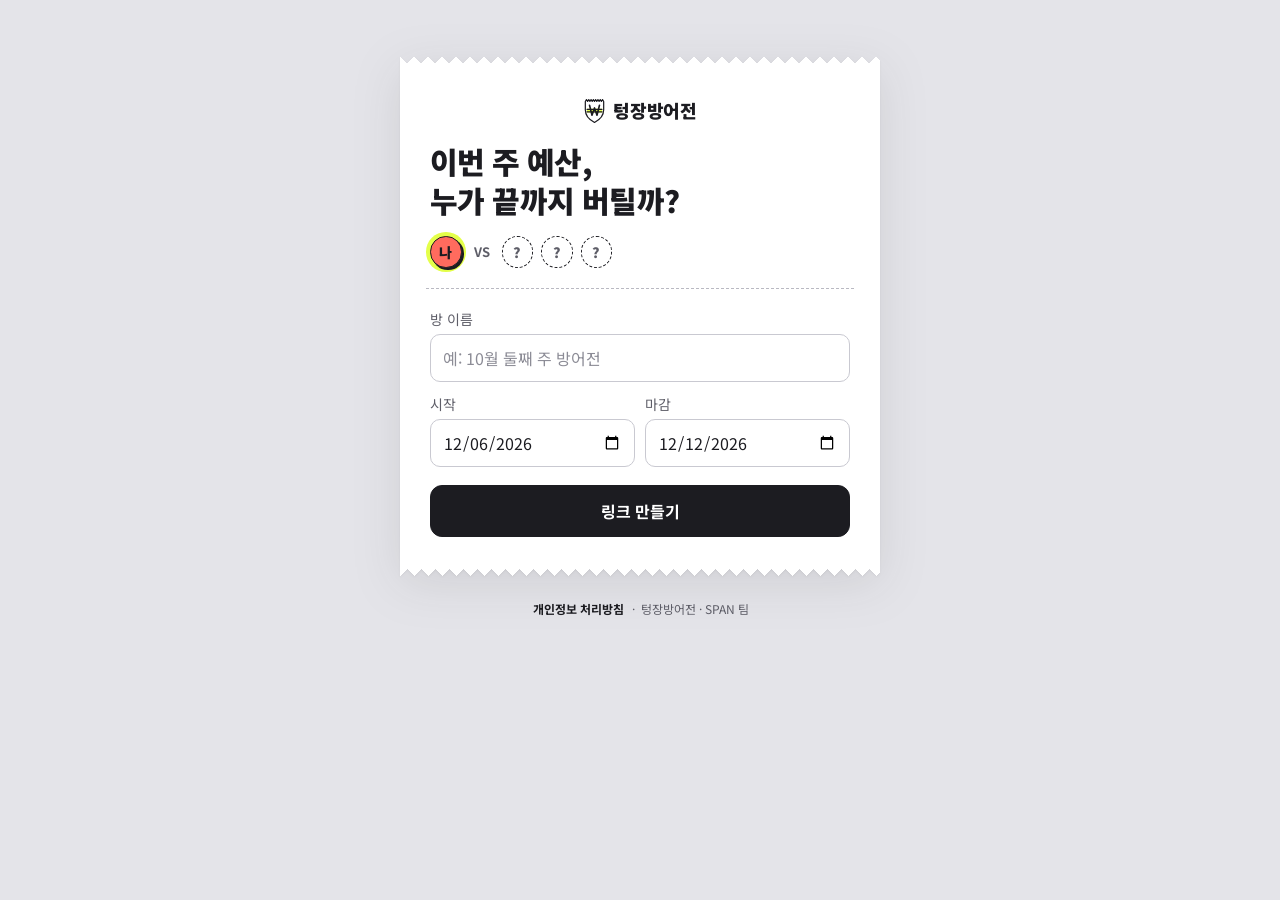
==== commit c1701c6a: "방 만들기 · 참여 폼을 /flow 시안과 맞추고 개인정보 처리방침 · 30일 자동 삭제 · 결제 시간 칸 추가: 10/6 피드백과 처리방침에 적은 보관 기간을 실제 서비스에 반영" ====
--- a/static/rooms/index.html
+++ b/static/rooms/index.html
@@ -42,12 +42,26 @@
     <a id="go" class="button wide go" href="#">방으로 가기</a>
   </section>
 </main>
+<!-- 바닥글: 모든 화면 맨 아래 개인정보 처리방침 (개인정보보호법 30조 · 시행령 31조 2항) -->
+<footer class="site-foot"><a class="sf-privacy" href="/privacy">개인정보 처리방침</a><span class="sf-sep" aria-hidden="true">·</span><span>텅장방어전 · SPAN 팀</span></footer>
 <script>
   const form = document.getElementById("create");
-  const iso = d => new Date(d.getTime() - d.getTimezoneOffset() * 60000).toISOString().slice(0, 10);
-  const today = new Date();
-  form.start_date.value = iso(today);
-  form.end_date.value = iso(new Date(today.getTime() + 6 * 86400000));
+  // 기간 기본값: 시작 = 오늘(한국 시간), 마감 = 시작 + 6일 (일주일). 둘 다 고칠 수 있다.
+  // toISOString 은 UTC 라 오전 9시 전에 하루 전 날짜가 되므로 쓰지 않고, 이 기기의 날짜로 만든다 (CLAUDE.md 시간대 규칙)
+  const pad = n => String(n).padStart(2, "0");
+  const ymd = d => `${d.getFullYear()}-${pad(d.getMonth() + 1)}-${pad(d.getDate())}`;
+  const addDays = (s, n) => { const [y, m, d] = s.split("-").map(Number); return ymd(new Date(y, m - 1, d + n)); };
+  const dates = form.elements;
+  dates.start_date.value = ymd(new Date());
+  dates.end_date.value = addDays(dates.start_date.value, 6);
+  dates.end_date.min = dates.start_date.value;
+  // 시작일을 바꾸면 마감이 시작보다 앞서지 않게: 비었거나 앞서면 시작 + 6일로
+  dates.start_date.addEventListener("change", () => {
+    const start = dates.start_date.value;
+    if (!start) return;
+    dates.end_date.min = start;
+    if (!dates.end_date.value || dates.end_date.value < start) dates.end_date.value = addDays(start, 6);
+  });
 
   form.addEventListener("submit", async e => {
     e.preventDefault();
--- a/static/board/flow/flow.css
+++ b/static/board/flow/flow.css
@@ -65,7 +65,10 @@
 .ds-row b { font-size: 15px; font-weight: 700; color: var(--ink, #1c1c21); }
 .ds-row span { font-size: 13px; color: var(--ink-soft, #5e5e68); }
 .ds-row:focus-visible { outline: 2px solid var(--ink, #1c1c21); outline-offset: -2px; border-radius: 6px; }
-.ds-close { width: 100%; margin-top: 16px; }
+.ds-close {
+  width: 100%; margin-top: 16px; min-height: 52px; border-radius: 14px; border: 1.5px solid var(--ink, #1c1c21);
+  background: #fff; color: var(--ink, #1c1c21); font: inherit; font-size: 16px; font-weight: 700; cursor: pointer;
+}
 
 /* 영수증 머리: 서비스 이름 (로고가 정해지면 이 자리) */
 main > .brand, .paper > .brand { display: flex; align-items: center; justify-content: center; gap: 7px; font-weight: 900; font-size: 18px; letter-spacing: -0.01em; margin: 0 0 18px; }
@@ -149,7 +152,7 @@
 .toggle { position: relative; display: inline-flex; cursor: pointer; }
 .toggle input { position: absolute; opacity: 0; inset: 0; width: 100%; height: 100%; margin: 0; cursor: pointer; }
 .toggle span { display: inline-flex; align-items: center; min-height: 34px; padding: 0 10px; border: 1.5px solid var(--field); border-radius: 8px; font-size: 14px; font-weight: 700; color: var(--ink-soft); }
-.toggle input:checked + span { background: var(--ink); border-color: var(--ink); color: var(--paper); }
+.toggle input:checked + span { background: var(--stamp-red); border-color: var(--stamp-red); color: var(--paper); }   /* 제외 = 빨간 인주 (10/6) */
 .toggle input:focus-visible + span { box-shadow: 0 0 0 3px var(--hl); }
 
 /* 조정 완료: 목록을 내려도 화면 아래에 붙어 있다 */
@@ -167,16 +170,6 @@
 hr { margin: 20px -4px; }
 
 /* 은행 연결 동의: 돈 이야기를 하는 화면이라 게임 요소 없이. 누가 무엇을 하는지 주어를 붙여 한 줄씩 */
-.link-visual { display: flex; align-items: flex-start; justify-content: center; gap: 6px; margin: 2px 0 14px; }
-.lv-end { display: grid; justify-items: center; gap: 4px; width: 64px; }
-.lv-end small { font-size: 11px; font-weight: 700; color: var(--ink-soft); white-space: nowrap; }
-.lv-ic { width: 44px; height: 44px; border-radius: 12px; border: 1.5px solid var(--ink); display: grid; place-items: center; background: var(--paper); }
-.lv-ic svg { width: 24px; height: 24px; }
-.lv-app::before { content: ""; width: 24px; height: 27px; background: var(--brand-shield) no-repeat center / contain; }
-.lv-line { flex: 1; max-width: 120px; height: 44px; display: flex; align-items: center; justify-content: center; position: relative; }
-.lv-line::before { content: ""; position: absolute; left: 0; right: 0; top: 50%; border-top: 1.5px dashed var(--ink-soft); }
-.lv-tag { position: relative; display: inline-flex; align-items: center; gap: 4px; background: var(--paper); padding: 0 6px; font-size: 12px; font-weight: 700; }
-.lv-tag svg { width: 14px; height: 14px; }
 .consent-title { font-size: 24px; text-align: center; margin: 0 0 4px; }
 .consent-sub { text-align: center; margin: 0 0 22px; }
 .scope { list-style: none; margin: 0; padding: 0; display: grid; gap: 18px; }
@@ -185,11 +178,6 @@
 .sc-ic svg { width: 19px; height: 19px; }
 .scope b { display: block; font-size: 15px; font-weight: 900; line-height: 1.35; }
 .scope li span:not(.sc-ic) { display: block; font-size: 14px; color: var(--ink-soft); line-height: 1.45; margin-top: 1px; }
-.terms { margin: 22px 0 14px; font-size: 13px; color: var(--ink-soft); }
-.terms summary { cursor: pointer; font-weight: 700; text-decoration: underline; text-underline-offset: 3px; width: fit-content; }
-.terms dl { margin: 10px 0 0; display: grid; gap: 6px; background: #f6f6f8; border-radius: 10px; padding: 12px 14px; }
-.terms dl div { display: grid; grid-template-columns: 6.5em minmax(0, 1fr); gap: 8px; }
-.terms dd { margin: 0; color: var(--ink); }
 .agree span { line-height: 1.4; }
 .agree b { color: var(--ink); }
 main.flow-step .step-actions button:disabled { opacity: 0.35; cursor: not-allowed; }
@@ -281,3 +269,145 @@
   border-radius: 14px;
 }
 .pin-form .danger { text-align: center; }
+
+/* ── 10/6 에이전트4: 시연 막대 ── */
+/* ⋯ 대신 '설정' 글자 버튼 (무엇을 여는지 바로 보이게), 시트 이름은 '발표 설정' */
+.db-set { font-size: 13px; padding: 0 12px; color: #fff; }
+/* '결과 날로 보기' 켜고 끄기: 화살표 대신 스위치 */
+.ds-toggle { padding-right: 62px; }
+.ds-toggle::after { content: none; }
+.ds-switch {
+  position: absolute; right: 4px; top: 50%; translate: 0 -50%;
+  width: 44px; height: 26px; border-radius: 999px; background: #dcdce2;
+  transition: background 0.15s ease;
+}
+.ds-switch::before {
+  content: ""; position: absolute; left: 3px; top: 3px; width: 20px; height: 20px; border-radius: 50%;
+  background: #fff; box-shadow: 0 1px 3px rgba(28, 28, 33, 0.25); transition: translate 0.15s ease;
+}
+.ds-toggle[aria-checked="true"] .ds-switch { background: var(--ink, #1c1c21); }
+.ds-toggle[aria-checked="true"] .ds-switch::before { translate: 18px 0; }
+@media (prefers-reduced-motion: reduce) { .ds-switch, .ds-switch::before { transition: none; } }
+/* 360px: 날짜 표시까지 붙어도 한 줄에 들어가게 */
+@media (max-width: 380px) {
+  .db-seg button { padding: 0 9px; }
+  .db-set { padding: 0 9px; }
+}
+/* ── 10/6 에이전트1: 참여·방 만들기 ── */
+/* 동의 체크 아래 흐린 한 줄 + '자세히 보기' (팝업으로 법정 고지 세 덩어리) */
+.agree-terms { margin-top: 22px; }
+.agree-note { margin: 0 0 6px 30px; font-size: 13px; line-height: 1.5; color: var(--ink-soft); }
+.agree-note .text-btn { padding: 4px 0; font-weight: 700; color: var(--ink); }
+.terms-sheet {
+  position: fixed; inset: auto 0 0 0; margin: 0 auto; padding: 0; border: 0;
+  width: 100%; max-width: 480px; max-height: 88dvh; overflow-y: auto; overscroll-behavior: contain;
+  background: var(--paper); color: var(--ink); border-radius: 20px 20px 0 0;
+  box-shadow: 0 -10px 30px rgba(28, 28, 33, 0.18);
+  font-family: var(--font, "Noto Sans KR", sans-serif);
+}
+.terms-sheet[open] { animation: ds-up 220ms cubic-bezier(0.16, 1, 0.3, 1); }
+@media (prefers-reduced-motion: reduce) { .terms-sheet[open] { animation: none; } }
+.terms-sheet::backdrop { background: rgba(28, 28, 33, 0.45); }
+body:has(dialog[open]) { overflow: hidden; }
+.ts-panel { padding: 10px 20px calc(20px + env(safe-area-inset-bottom, 0px)); }
+.ts-handle { display: block; width: 40px; height: 4px; border-radius: 4px; background: var(--rule); margin: 0 auto 14px; }
+.terms-sheet h2 { font-size: 19px; font-weight: 900; margin: 0 0 12px; }
+.terms-sheet section { padding: 14px 0; border-top: 1.5px dashed var(--rule); }
+.terms-sheet h3 { font-size: 15px; font-weight: 900; margin: 0 0 8px; }
+.terms-sheet dl { margin: 0; display: grid; gap: 6px; }
+.terms-sheet dl div { display: grid; grid-template-columns: 6.2em minmax(0, 1fr); gap: 8px; font-size: 13.5px; line-height: 1.5; }
+.terms-sheet dt { color: var(--ink-soft); }
+.terms-sheet dd { margin: 0; }
+.terms-sheet section p { margin: 0; font-size: 13.5px; line-height: 1.55; }
+.terms-sheet .ts-law { margin-top: 8px; font-size: 12px; color: var(--ink-soft); }
+.terms-sheet #terms-close { margin-top: 6px; }
+
+/* 숫자 4자리 칸 + 눈 버튼 (터치 영역 44px) */
+.pin-field { display: block; position: relative; margin-top: 4px; }
+.form .pin-field input { margin-top: 0; padding-right: 52px; }
+.eye-btn {
+  position: absolute; right: 2px; top: 50%; translate: 0 -50%;
+  width: 44px; height: 44px; min-height: 44px; padding: 0;
+  border: 0; border-radius: 10px; background: transparent; color: var(--ink-soft);
+}
+.eye-btn svg { width: 22px; height: 22px; }
+.eye-btn[aria-pressed="true"] { color: var(--ink); }
+.eye-btn:focus-visible { outline: 2px solid var(--ink); outline-offset: -2px; }
+.eye-btn:active { transform: none; }
+/* 다시 들어오기의 큰 칸: 가운데 정렬은 그대로, 눈 버튼은 칸 오른쪽 바깥 */
+.pin-field-big { display: grid; grid-template-columns: 44px minmax(0, 220px) 44px; justify-content: center; align-items: center; gap: 6px; margin: 6px 0 4px; }
+.pin-field-big::before { content: ""; }
+.pin-field-big .pin-input { margin: 0; max-width: none; }
+.pin-field-big .eye-btn { position: static; translate: none; }
+/* ── 10/6 에이전트2: 내 기록 ── */
+/* 목표 금액 오른쪽, 남은 예산 막대 위: 항복 깃발. 항복은 회색 도장 색(--stamp-gray)과 같은 계열 */
+.hero-top { display: grid; grid-template-columns: minmax(0, 1fr) auto; gap: 10px; align-items: end; }
+.hero-goal { min-width: 0; }
+.quit-btn {
+  flex-direction: column; gap: 2px;
+  min-width: 56px; min-height: 60px; padding: 6px 8px; margin-bottom: 8px;
+  background: var(--paper); color: var(--ink-soft); border: 1.5px solid var(--field); border-radius: 12px;
+  font-size: 13px; font-weight: 700; line-height: 1.2;
+}
+.quit-btn svg { width: 24px; height: 24px; }
+.quit-btn:hover { border-color: var(--stamp-gray); color: var(--ink); }
+
+/* 항복 확인: 아래에서 올라오는 판 */
+.quit-sheet { position: fixed; inset: 0; z-index: 45; }
+.qs-backdrop { position: absolute; inset: 0; background: rgba(28, 28, 33, 0.45); }
+.qs-panel {
+  position: absolute; left: 0; right: 0; bottom: 0;
+  max-width: 480px; margin: 0 auto;
+  background: var(--paper); color: var(--ink);
+  border-radius: 20px 20px 0 0;
+  padding: 24px 20px calc(20px + env(safe-area-inset-bottom, 0px));
+  text-align: center;
+  box-shadow: 0 -10px 30px rgba(28, 28, 33, 0.18);
+  animation: qs-up 220ms cubic-bezier(0.16, 1, 0.3, 1);
+}
+@keyframes qs-up { from { transform: translateY(24px); opacity: 0; } to { transform: none; opacity: 1; } }
+@media (prefers-reduced-motion: reduce) { .qs-panel { animation: none; } }
+.qs-flag { display: inline-grid; place-items: center; width: 56px; height: 56px; border-radius: 50%; background: var(--counter); color: var(--stamp-gray); margin-bottom: 10px; }
+.qs-flag svg { width: 30px; height: 30px; }
+.qs-panel h2 { font-size: 21px; font-weight: 900; margin: 0 0 6px; }
+.qs-panel .muted { margin: 0 0 20px; }
+
+/* 거래 줄: 결제 시간 · 인원 − n + */
+.count { display: inline-flex; align-items: center; border: 1.5px solid var(--field); border-radius: 10px; }
+.count button {
+  min-height: 44px; min-width: 44px; padding: 0; border: 0; border-radius: 9px;
+  background: transparent; color: var(--ink); font-size: 20px; font-weight: 700; line-height: 1;
+}
+.count button:disabled { color: var(--rule); opacity: 1; }
+.count button:focus-visible { outline: 2px solid var(--ink); outline-offset: -2px; }
+.count-n { min-width: 2.6em; text-align: center; font-size: 14px; font-weight: 700; white-space: nowrap; }
+.tx .toggle span { min-height: 44px; }
+
+/* 조정 완료 뒤 잠금: 고르는 칸 대신 고른 값을 글자로 (흐리게 하지 않는다) */
+.ctl-val { font-size: 14px; font-weight: 700; color: var(--ink); white-space: nowrap; }
+.out-mark { font-size: 13px; font-weight: 700; color: var(--stamp-red); border: 1.5px solid currentColor; border-radius: 6px; padding: 1px 7px; white-space: nowrap; }
+.panel.is-locked { position: relative; }
+.done-stamp {
+  position: absolute; top: -18px; right: 12px; z-index: 1;
+  font-size: 19px; padding: 6px 10px 6px 11px; border-width: 2.6px; border-radius: 6px;
+  letter-spacing: 0.12em; transform: rotate(-8deg); opacity: 0.92;
+  background: rgba(255, 255, 255, 0.86);
+}
+.edit-btn { margin-top: 14px; }
+
+/* 10/6: 거래 목록 위 "총액만" 안내 (결과 카드 꼬리 대신) */
+.panel .privacy-note { margin: -4px 0 10px; font-size: 13px; line-height: 1.5; color: var(--ink-soft); }
+
+/* 10/6 바닥글: 모든 화면 맨 아래. 작은 회색 글씨, 개인정보 처리방침만 굵게 (처리방침 작성지침: 다른 고지와 구분) */
+.site-foot {
+  display: flex; flex-wrap: wrap; justify-content: center; align-items: center; gap: 2px 6px;
+  max-width: 480px; margin: 20px auto 8px; padding: 0 16px;
+  font-size: 12px; line-height: 1.6; color: var(--ink-soft, #5e5e68); text-align: center;
+}
+.site-foot .sf-privacy { color: var(--ink, #1c1c21); font-weight: 700; text-decoration: none; padding: 10px 2px; }
+.site-foot .sf-privacy:hover, .site-foot .sf-privacy:focus-visible { text-decoration: underline; text-underline-offset: 3px; }
+/* 동의 팝업 맨 아래: 처리방침 전체 · 책임자 */
+.terms-sheet .ts-more { margin: 4px 0 14px; font-size: 13px; color: var(--ink-soft); }
+.terms-sheet .ts-more a { color: var(--ink); font-weight: 700; text-underline-offset: 3px; }
+.terms-sheet section p + dl, .terms-sheet section dl + p { margin-top: 8px; }
+.terms-sheet .ts-more .nowrap { white-space: nowrap; }
--- a/static/rooms/rooms.css
+++ b/static/rooms/rooms.css
@@ -21,3 +21,7 @@
 
 /* 참여 중 */
 #joined .me-meta { margin: 0 0 16px; }
+
+/* ② 은행 연결 동의: flow 처럼 [동의하고 계좌 불러오기] 를 영수증 바닥에 (main.flow-step 의 .step-actions 가 margin-top: auto) */
+main.flow-step #consent:not([hidden]) { flex: 1; display: flex; flex-direction: column; }
+#consent .back { display: block; width: fit-content; }
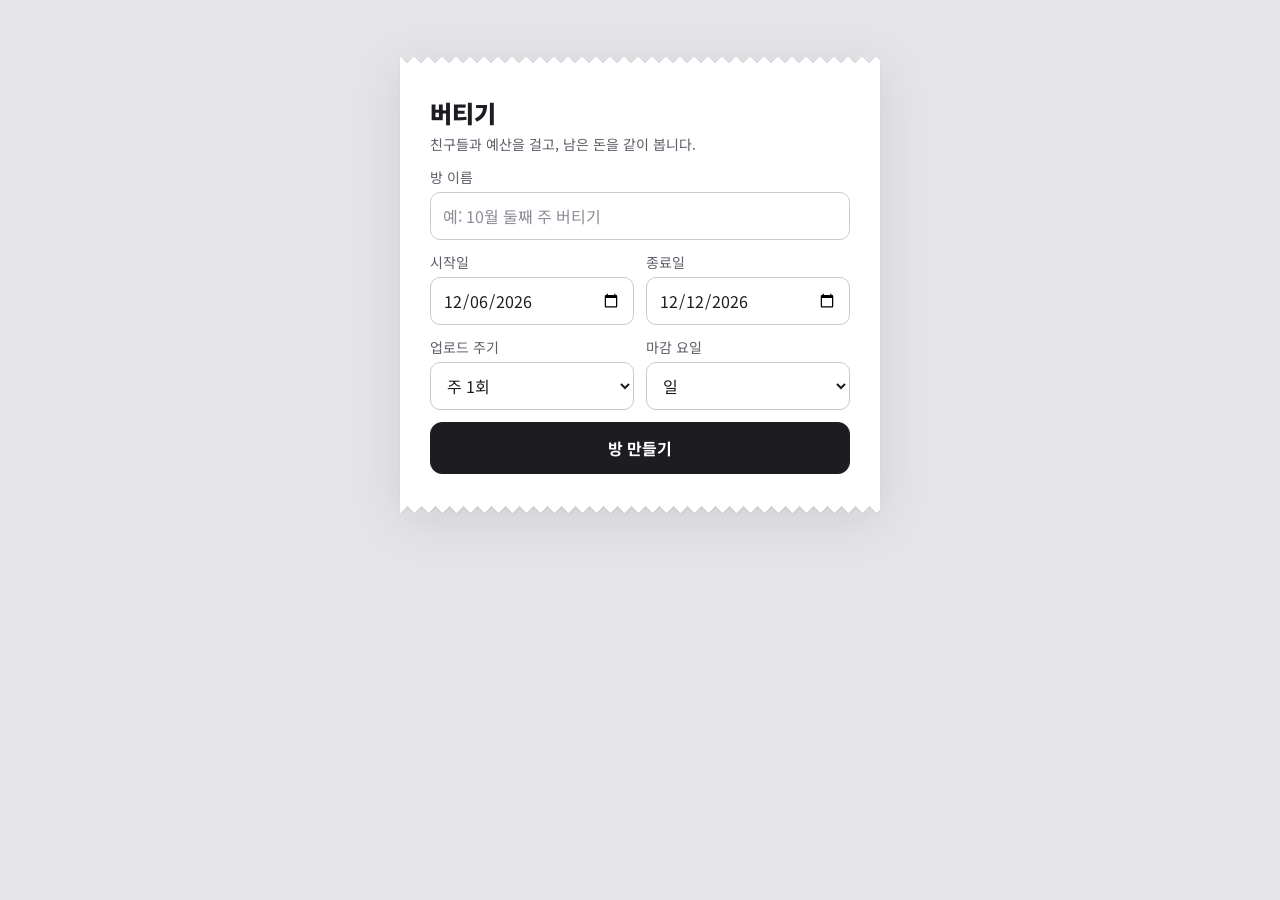
==== commit c264db20: "PR #16 머지 되돌리기: 정훈님이 방 화면 개선을 main에 아직 넣지 않기로 해서 Co-Authored-By: Claude Opus 5.5 (1M context) <norep" ====
--- a/static/rooms/index.html
+++ b/static/rooms/index.html
@@ -2,95 +2,75 @@
 <html lang="ko">
 <head>
   <meta charset="utf-8">
-  <meta name="viewport" content="width=device-width, initial-scale=1, viewport-fit=cover">
-  <meta name="theme-color" content="#e4e4e9">
-  <title>텅장방어전 · 방 만들기</title>
+  <meta name="viewport" content="width=device-width, initial-scale=1">
+  <title>버티기 · 방 만들기</title>
   <link rel="stylesheet" href="/static/common.css">
-  <link rel="stylesheet" href="/static/board/common-proposal.css">
-  <link rel="stylesheet" href="/static/board/flow/flow.css">
   <link rel="stylesheet" href="/static/rooms/rooms.css">
 </head>
 <body>
-<!-- 방 만들기. 화면 모양은 /flow (static/board/flow/index.html) 를 따른다. 화면의 일: 링크 만들기 하나 -->
 <main>
-  <p class="brand">텅장방어전</p>
-  <h1 class="hook">이번 주 예산,<br>누가 끝까지 버틸까?</h1>
-  <div class="versus" aria-hidden="true">
-    <span class="token p1 is-me">나</span><span class="vs">VS</span>
-    <span class="token is-empty">?</span><span class="token is-empty">?</span><span class="token is-empty">?</span>
-  </div>
-  <hr>
+  <h1>버티기</h1>
+  <p class="muted">친구들과 예산을 걸고, 남은 돈을 같이 봅니다.</p>
 
-  <form id="create" class="form" novalidate>
+  <form id="create" class="form">
     <label>방 이름
-      <input name="name" maxlength="40" placeholder="예: 10월 둘째 주 방어전" autocomplete="off" required>
+      <input name="name" maxlength="40" placeholder="예: 10월 둘째 주 버티기" required>
     </label>
-    <div class="two">
-      <label>시작 <input name="start_date" type="date" required></label>
-      <label>마감 <input name="end_date" type="date" required></label>
+    <div class="row">
+      <label>시작일 <input name="start_date" type="date" required></label>
+      <label>종료일 <input name="end_date" type="date" required></label>
     </div>
-    <p id="error" class="danger" role="alert"></p>
-    <button type="submit">링크 만들기</button>
+    <div class="row">
+      <label>업로드 주기
+        <select name="upload_cycle">
+          <option value="1">매일</option>
+          <option value="7" selected>주 1회</option>
+          <option value="14">2주 1회</option>
+        </select>
+      </label>
+      <label>마감 요일
+        <select name="deadline_weekday">
+          <option value="0">월</option><option value="1">화</option><option value="2">수</option>
+          <option value="3">목</option><option value="4">금</option><option value="5">토</option>
+          <option value="6" selected>일</option>
+        </select>
+      </label>
+    </div>
+    <p id="error" class="danger"></p>
+    <button type="submit">방 만들기</button>
   </form>
 
   <section id="done" hidden>
-    <p class="flash">링크가 생겼어요. 단톡방에 보내 주세요</p>
-    <div class="share">
-      <input id="link" readonly aria-label="초대 링크">
-      <button id="copy" type="button" class="small secondary">링크 복사</button>
+    <h2>방이 만들어졌어요</h2>
+    <p class="muted">이 링크를 친구들에게 보내세요.</p>
+    <div class="link-box">
+      <input id="link" readonly>
+      <button id="copy" type="button">복사</button>
     </div>
-    <a id="go" class="button wide go" href="#">방으로 가기</a>
+    <p><a id="go" class="button" href="#">방으로 가기</a></p>
   </section>
 </main>
-<!-- 바닥글: 모든 화면 맨 아래 개인정보 처리방침 (개인정보보호법 30조 · 시행령 31조 2항) -->
-<footer class="site-foot"><a class="sf-privacy" href="/privacy">개인정보 처리방침</a><span class="sf-sep" aria-hidden="true">·</span><span>텅장방어전 · SPAN 팀</span></footer>
 <script>
   const form = document.getElementById("create");
-  // 기간 기본값: 시작 = 오늘(한국 시간), 마감 = 시작 + 6일 (일주일). 둘 다 고칠 수 있다.
-  // toISOString 은 UTC 라 오전 9시 전에 하루 전 날짜가 되므로 쓰지 않고, 이 기기의 날짜로 만든다 (CLAUDE.md 시간대 규칙)
-  const pad = n => String(n).padStart(2, "0");
-  const ymd = d => `${d.getFullYear()}-${pad(d.getMonth() + 1)}-${pad(d.getDate())}`;
-  const addDays = (s, n) => { const [y, m, d] = s.split("-").map(Number); return ymd(new Date(y, m - 1, d + n)); };
-  const dates = form.elements;
-  dates.start_date.value = ymd(new Date());
-  dates.end_date.value = addDays(dates.start_date.value, 6);
-  dates.end_date.min = dates.start_date.value;
-  // 시작일을 바꾸면 마감이 시작보다 앞서지 않게: 비었거나 앞서면 시작 + 6일로
-  dates.start_date.addEventListener("change", () => {
-    const start = dates.start_date.value;
-    if (!start) return;
-    dates.end_date.min = start;
-    if (!dates.end_date.value || dates.end_date.value < start) dates.end_date.value = addDays(start, 6);
-  });
+  const iso = d => new Date(d.getTime() - d.getTimezoneOffset() * 60000).toISOString().slice(0, 10);
+  const today = new Date();
+  form.start_date.value = iso(today);
+  form.end_date.value = iso(new Date(today.getTime() + 6 * 86400000));
 
   form.addEventListener("submit", async e => {
     e.preventDefault();
     const error = document.getElementById("error");
     error.textContent = "";
-    // form.name 은 폼 자신의 name 속성이라 입력칸은 elements 로 꺼낸다
-    const f = form.elements;
-    f.name.removeAttribute("aria-invalid");
-    f.end_date.removeAttribute("aria-invalid");
-    if (!f.name.value.trim()) {
-      error.textContent = "방 이름을 넣어 주세요.";
-      f.name.setAttribute("aria-invalid", "true");
-      f.name.focus();
+    if (form.end_date.value < form.start_date.value) {
+      error.textContent = "종료일이 시작일보다 빠릅니다.";
       return;
     }
-    if (!f.start_date.value || !f.end_date.value) {
-      error.textContent = "시작일과 마감일을 골라 주세요.";
-      return;
-    }
-    if (f.end_date.value < f.start_date.value) {
-      error.textContent = "마감일이 시작일보다 빨라요.";
-      f.end_date.setAttribute("aria-invalid", "true");
-      return;
-    }
-    // 업로드 주기 · 마감 요일 칸은 화면에서 뺐다 (미제출이 없어져서, 10/3). 서버 기본값(주 1회 · 일요일)이 들어간다
     const body = {
-      name: f.name.value,
-      start_date: f.start_date.value,
-      end_date: f.end_date.value,
+      name: form.name.value,
+      start_date: form.start_date.value,
+      end_date: form.end_date.value,
+      upload_cycle: Number(form.upload_cycle.value),
+      deadline_weekday: Number(form.deadline_weekday.value),
     };
     const button = form.querySelector("button");
     button.disabled = true;
@@ -107,7 +87,7 @@
       form.hidden = true;
       document.getElementById("done").hidden = false;
     } catch {
-      error.textContent = "방을 만들지 못했어요. 잠시 뒤 다시 눌러 주세요.";
+      error.textContent = "방을 만들지 못했습니다. 입력을 확인하고 다시 시도해 주세요.";
     } finally {
       button.disabled = false;
     }
@@ -121,8 +101,8 @@
       link.select();
       document.execCommand("copy");
     }
-    e.target.textContent = "복사했어요";
-    setTimeout(() => { e.target.textContent = "링크 복사"; }, 1600);
+    e.target.textContent = "복사됨";
+    setTimeout(() => { e.target.textContent = "복사"; }, 1500);
   });
 </script>
 </body>
--- a/static/common.css
+++ b/static/common.css
@@ -1,56 +1,316 @@
-/* 공용 스타일. 세 화면이 같이 쓴다. 레인 전용 스타일은 static/<레인>/ 안에 둔다. */
+/* 공용 스타일 (공용 파일). 세 화면이 같이 쓴다. 레인 전용 스타일은 static/<레인>/ 안에 둔다.
+
+   결산 영수증 톤: 보드 레인(김경은)의 static/board/common-proposal.css 를 그대로 옮겼다 (10/6).
+   기존 변수(--bg --text --muted --line --accent --danger)와 클래스(.muted .danger .button .list)는 그대로라
+   지금 화면 코드를 고치지 않아도 동작한다. 견본은 /static/board/ui-guide.html
+
+   원칙: 화면 = 회색 계산대 위 흰 영수증 한 장 / 형광펜은 "나"에게만 / 상태는 도장 / 숫자는 고정폭 / 해요체 */
+
+@import url("https://fonts.googleapis.com/css2?family=Noto+Sans+KR:wght@400;500;700;900&display=swap");
 
 :root {
-  --bg: #ffffff;
-  --text: #1f2328;
-  --muted: #6b7280;
-  --line: #e5e7eb;
-  --accent: #2563eb;
-  --danger: #dc2626;
+  color-scheme: light;
+
+  /* 색 */
+  --counter: #e4e4e9;       /* 바탕: 계산대 */
+  --paper: #ffffff;         /* 영수증 종이 */
+  --ink: #1c1c21;           /* 글자: 감열 잉크 */
+  --ink-soft: #5e5e68;      /* 흐린 글자 (흰 종이 위 대비 6:1) */
+  --rule: #b9b9c2;          /* 점선 */
+  --field: #c9c9d1;         /* 입력칸 테두리 */
+  --hl: #e4ff4a;            /* 형광펜: "나" 전용 */
+  --hl-soft: #f4ffbf;       /* 형광펜 줄 바탕 */
+  --stamp-red: #cf2338;     /* 초과 · 오류 */
+  --stamp-gray: #7a7a85;    /* 미확인 · 항복 · 비활성 */
+  --stamp-blue: #2647b8;    /* 완주 · 성공 */
+  --up: #127a46;            /* 순위 오름 */
+  --gold: #f2c94c;          /* 1등 메달 (글자는 잉크색) */
+  --silver: #d3d6dc;        /* 2등 */
+  --bronze: #e3a873;        /* 3등 */
+  /* 플레이어 색: "누구인지"에만 쓴다 (상태는 도장). member_id 로 (id - 1) % 6 */
+  --p1: #ff6b5e;            /* 코랄 */
+  --p2: #4d7cff;            /* 파랑 */
+  --p3: #2fcf9f;            /* 민트 */
+  --p4: #ffb020;            /* 호박 */
+  --p5: #a77bff;            /* 보라 */
+  --p6: #ff6fb5;            /* 핑크 */
+
+  /* 글꼴 */
+  --font: "Noto Sans KR", "Apple SD Gothic Neo", "Malgun Gothic", system-ui, sans-serif;
+  --mono: var(--font);      /* 글꼴은 하나(Noto Sans KR). 숫자는 .n 의 tabular-nums 로 자리만 맞춘다 */
+  --ease-out: cubic-bezier(0.16, 1, 0.3, 1);
+
+  /* 예전 이름 (지금 화면 코드가 쓰는 변수) */
+  --bg: var(--paper);
+  --text: var(--ink);
+  --muted: var(--ink-soft);
+  --line: var(--rule);
+  --accent: var(--ink);
+  --danger: var(--stamp-red);
 }
 
 * { box-sizing: border-box; }
-
+[hidden] { display: none !important; }
+
+html { -webkit-text-size-adjust: 100%; }
 body {
   margin: 0;
-  background: var(--bg);
-  color: var(--text);
-  font-family: -apple-system, BlinkMacSystemFont, "Apple SD Gothic Neo", "Malgun Gothic", sans-serif;
+  min-height: 100vh;
+  min-height: 100dvh;
+  background: var(--counter);
+  color: var(--ink);
+  font-family: var(--font);
   font-size: 16px;
   line-height: 1.5;
-}
-
-main {
+  -webkit-font-smoothing: antialiased;
+  word-break: keep-all;
+  padding: calc(20px + env(safe-area-inset-top, 0px)) 12px calc(28px + env(safe-area-inset-bottom, 0px));
+}
+::selection { background: var(--hl); color: var(--ink); }
+:focus-visible { outline: 2px solid var(--ink); outline-offset: 3px; border-radius: 4px; }
+a { color: inherit; text-underline-offset: 3px; }
+
+/* 영수증 한 장: 각 화면의 <main> 이 그대로 영수증이 된다. 다른 곳에서는 .paper */
+main,
+.paper {
+  --tooth: 14px;
+  position: relative;
   max-width: 480px;
-  margin: 0 auto;
-  padding: 24px 16px;
-}
-
-h1 { font-size: 22px; margin: 0 0 16px; }
-h2 { font-size: 18px; margin: 24px 0 8px; }
-
-.muted { color: var(--muted); font-size: 14px; }
-.danger { color: var(--danger); }
-
+  margin: 7px auto;
+  padding: 28px 22px 26px;
+  background: var(--paper);
+  filter: drop-shadow(0 1px 1px rgba(28, 28, 33, 0.06)) drop-shadow(0 10px 24px rgba(28, 28, 33, 0.10));
+}
+main::before, main::after,
+.paper::before, .paper::after {
+  content: "";
+  position: absolute;
+  left: 0;
+  right: 0;
+  height: 7px;
+  background-repeat: repeat-x;
+  background-size: var(--tooth) var(--tooth);
+}
+main::before, .paper::before {
+  top: -7px;
+  background-image:
+    linear-gradient(45deg, var(--paper) 50%, transparent 50%),
+    linear-gradient(-45deg, var(--paper) 50%, transparent 50%);
+}
+main::after, .paper::after {
+  bottom: -7px;
+  background-image:
+    linear-gradient(135deg, var(--paper) 50%, transparent 50%),
+    linear-gradient(-135deg, var(--paper) 50%, transparent 50%);
+  background-position: 0 -7px;
+}
+
+h1 { font-size: 24px; font-weight: 900; line-height: 1.3; letter-spacing: -0.01em; margin: 0 0 6px; text-wrap: balance; }
+h2 { font-size: 18px; font-weight: 700; line-height: 1.4; margin: 24px 0 10px; }
+p { margin: 0 0 12px; }
+
+.muted { color: var(--ink-soft); font-size: 14px; }
+.danger { color: var(--stamp-red); font-size: 14px; font-weight: 500; }
+.danger:empty { display: none; }
+
+/* 점선: 영수증 구획 */
+hr, .cut { border: 0; border-top: 1.5px dashed var(--rule); margin: 20px -4px; }
+
+/* 버튼: 기본은 잉크색, 보조는 테두리만 */
 button, .button {
-  display: inline-block;
-  padding: 10px 16px;
-  border: 0;
-  border-radius: 8px;
-  background: var(--accent);
-  color: #fff;
+  display: inline-flex;
+  align-items: center;
+  justify-content: center;
+  gap: 6px;
+  min-height: 52px;
+  padding: 0 20px;
+  border: 1.5px solid var(--ink);
+  border-radius: 12px;
+  background: var(--ink);
+  color: var(--paper);
+  font: inherit;
   font-size: 16px;
+  font-weight: 700;
   text-decoration: none;
   cursor: pointer;
 }
-
-input, select {
+button:active, .button:active { transform: translateY(1px); }
+button:disabled, .button[aria-disabled="true"] { opacity: 0.4; cursor: default; transform: none; }
+button.secondary, .button.secondary { background: var(--paper); color: var(--ink); }
+button.danger-line, .button.danger-line { background: var(--paper); color: var(--stamp-red); border-color: var(--stamp-red); }
+button.small, .button.small { min-height: 40px; padding: 0 14px; font-size: 14px; border-radius: 10px; }
+
+/* 입력칸 */
+input, select, textarea {
   width: 100%;
-  padding: 10px;
-  border: 1px solid var(--line);
-  border-radius: 8px;
-  font-size: 16px;
-}
-
+  min-height: 48px;
+  padding: 0 12px;
+  border: 1.5px solid var(--field);
+  border-radius: 10px;
+  background: var(--paper);
+  color: var(--ink);
+  font: inherit;
+  font-size: 16px;   /* 16px 미만이면 아이폰이 확대한다 */
+}
+textarea { padding: 10px 12px; min-height: 96px; }
+input:focus, select:focus, textarea:focus { outline: none; border-color: var(--ink); box-shadow: 0 0 0 3px var(--hl); }
+input[readonly] { background: #f4f4f6; }
+input[type="checkbox"], input[type="radio"] { width: 20px; height: 20px; min-height: 0; padding: 0; accent-color: var(--ink); }
+input[aria-invalid="true"] { border-color: var(--stamp-red); }
+input::placeholder { color: #8c8c96; }
+
+/* 목록: 영수증 줄 */
 ul.list { list-style: none; padding: 0; margin: 0; }
-ul.list li { padding: 10px 0; border-bottom: 1px solid var(--line); }
+ul.list li { padding: 12px 0; }
+ul.list li + li { border-top: 1px dotted var(--rule); }
+
+/* 숫자는 고정폭 */
+.n { font-family: var(--mono); font-weight: 700; font-variant-numeric: tabular-nums; letter-spacing: -0.01em; }
+
+/* 형광펜: "나" 와 내 숫자에만 */
+mark {
+  color: inherit;
+  background: linear-gradient(transparent 38%, var(--hl) 38%, var(--hl) 92%, transparent 92%);
+  padding: 0 0.12em;
+  margin: 0 -0.06em;
+  -webkit-box-decoration-break: clone;
+  box-decoration-break: clone;
+}
+.is-me { background: var(--hl-soft); }
+
+/* 도장: 상태 표시 (색만으로 알리지 않고 글자로) */
+.stamp {
+  display: inline-block;
+  font-size: 11.5px;
+  font-weight: 900;
+  letter-spacing: 0.08em;
+  line-height: 1;
+  padding: 3px 5px 3px 6px;
+  border: 1.8px solid currentColor;
+  border-radius: 4px;
+  transform: rotate(-7deg);
+  opacity: 0.88;
+  white-space: nowrap;
+}
+.stamp-red { color: var(--stamp-red); }
+.stamp-gray { color: var(--stamp-gray); }
+.stamp-blue { color: var(--stamp-blue); }
+
+/* 작은 꼬리표: 미확인처럼 "아직 확정 전" 상태. 도장보다 한 단계 약하다 */
+.tag {
+  display: inline-block;
+  font-size: 12px;
+  font-weight: 700;
+  color: var(--stamp-gray);
+  border: 1.4px dashed currentColor;
+  border-radius: 4px;
+  padding: 0 5px;
+  line-height: 18px;
+  white-space: nowrap;
+}
+
+/* 금 · 은 · 동: 1 · 2 · 3등 숫자를 메달 동전으로. 사람 토큰(각진 그림자)과 달리 그림자 없이 안쪽 점선 링 */
+.medal {
+  position: relative;
+  display: inline-grid;
+  place-items: center;
+  width: 1.7em;
+  height: 1.7em;
+  border-radius: 50%;
+  border: 1.5px solid var(--ink);
+  font-family: var(--mono);
+  font-weight: 700;
+  line-height: 1;
+}
+.medal::after { content: ""; position: absolute; inset: 3px; border-radius: 50%; border: 1px dashed rgba(28, 28, 33, 0.55); }
+.medal-gold { background: var(--gold); }
+.medal-silver { background: var(--silver); }
+.medal-bronze { background: var(--bronze); }
+
+/* 고르기 카드: 참여할 때 가짜 은행 계좌 고르기 같은 단일 선택 */
+/* 각 레인의 ".form label { display: block }" 같은 규칙에 덮이지 않게 클래스를 두 번 쓴다 */
+label.pick.pick {
+  display: flex;
+  margin: 0;
+  font-size: 15px;
+  line-height: 1.4;
+  align-items: center;
+  gap: 12px;
+  padding: 12px 14px;
+  border: 1.5px solid var(--field);
+  border-radius: 10px;
+  color: var(--ink);
+  cursor: pointer;
+}
+label.pick + label.pick { margin-top: 8px; }
+label.pick.pick input { margin: 0; flex: none; }
+label.pick:has(input:checked) { border-color: var(--ink); box-shadow: inset 0 0 0 1px var(--ink); }
+label.pick .pick-sub { display: block; font-size: 13px; color: var(--ink-soft); }
+
+/* 플레이어 토큰: 사람마다 고유 색의 동그라미 스티커 (닉네임 첫 글자). 게임 대기실처럼 "누구랑 붙는지" */
+.token {
+  --pc: var(--counter);
+  display: inline-grid;
+  place-items: center;
+  width: 2.25em;
+  height: 2.25em;
+  flex: none;
+  border-radius: 50%;
+  border: 1.5px solid var(--ink);
+  background: var(--pc);
+  color: var(--ink);
+  font-weight: 900;
+  font-size: 14px;
+  line-height: 1;
+  box-shadow: 2px 2px 0 var(--ink);
+}
+.token.p1 { --pc: var(--p1); }
+.token.p2 { --pc: var(--p2); }
+.token.p3 { --pc: var(--p3); }
+.token.p4 { --pc: var(--p4); }
+.token.p5 { --pc: var(--p5); }
+.token.p6 { --pc: var(--p6); }
+.token.is-me { box-shadow: 2px 2px 0 var(--ink), 0 0 0 4px var(--hl); }
+.token.is-quit { filter: grayscale(1); opacity: 0.5; }
+.token.is-empty { background: transparent; border-style: dashed; color: var(--ink-soft); box-shadow: none; }
+
+/* 참전자 줄 */
+.lineup { display: flex; flex-wrap: wrap; gap: 12px 6px; margin: 0; padding: 0; list-style: none; }
+.player { display: grid; justify-items: center; gap: 6px; width: 58px; }
+.player .pname { font-size: 12px; font-weight: 500; width: 100%; text-align: center; overflow: hidden; text-overflow: ellipsis; white-space: nowrap; }
+
+/* 내 HP 게이지: 남은 예산. 여유(민트) → 주의(호박) → 위험(코랄) → 초과(빨간 빗금) */
+.gauge { --g: var(--p3); height: 16px; border: 1.5px solid var(--ink); border-radius: 999px; padding: 2px; background: var(--paper); }
+.gauge > span { display: block; height: 100%; width: var(--left, 100%); min-width: 6px; border-radius: 999px; background: var(--g); transition: width 600ms var(--ease-out); }
+.gauge[data-level="warn"] { --g: var(--p4); }
+.gauge[data-level="danger"] { --g: var(--p1); }
+.gauge[data-level="over"] > span { width: 100%; background: repeating-linear-gradient(-45deg, var(--stamp-red) 0 6px, #f6c3c9 6px 12px); }
+.gauge-row { display: flex; justify-content: space-between; align-items: baseline; font-size: 13px; color: var(--ink-soft); margin: 0 0 6px; }
+.gauge-row b { color: var(--ink); font-family: var(--mono); }
+
+/* 비어 있는 메달 자리: 누가 가져갈까 (봉인 화면, 순위는 드러내지 않는다) */
+.slots { display: flex; gap: 10px; align-items: center; }
+.slot {
+  display: inline-grid; place-items: center;
+  width: 44px; height: 44px; border-radius: 50%;
+  border: 1.5px solid var(--ink); box-shadow: 2px 2px 0 var(--ink);
+  font-family: var(--mono); font-weight: 700; font-size: 20px; color: var(--ink);
+}
+.slot.gold { background: var(--gold); }
+.slot.silver { background: var(--silver); }
+.slot.bronze { background: var(--bronze); }
+
+/* 안내 띠: "시연용 가상 계좌" 같은 알림 */
+.note {
+  font-size: 13px;
+  color: var(--ink-soft);
+  border: 1.5px dashed var(--rule);
+  border-radius: 10px;
+  padding: 10px 12px;
+  margin: 0 0 16px;
+}
+
+@media (min-width: 720px) {
+  body { padding-top: 56px; padding-bottom: 56px; }
+  main, .paper { padding: 34px 30px 32px; }
+}
--- a/static/rooms/rooms.css
+++ b/static/rooms/rooms.css
@@ -1,27 +1,29 @@
-/* 방 레인 전용 스타일. 색 · 글꼴 · 버튼 · 입력칸은 /static/board/common-proposal.css,
-   화면 배치(단계 표시, 참전 줄, 4자리)는 /static/board/flow/flow.css 를 그대로 쓴다. 여기에는 그 둘에 없는 것만 둔다 */
+/* 방 레인 전용 스타일 */
 
-/* 방 만들기 → 링크가 생긴 뒤 [방으로 가기] */
-.go { margin-top: 16px; }
+.form label { display: block; margin-bottom: 12px; font-size: 14px; color: var(--muted); }
+.form label input, .form label select { margin-top: 4px; color: var(--text); }
+.form button { width: 100%; }
 
-/* 방 홈: 참전 줄과 이름 고르기는 #board 안에서 바뀐다 */
-.rejoin-pick .back { display: block; width: fit-content; }
+.row { display: flex; gap: 12px; }
+.row label { flex: 1; min-width: 0; }
 
-/* 가짜 은행에서 계좌를 고르고 돌아온 뒤: 고른 계좌 한 장 (label.pick 과 같은 모양, 누르는 칸은 아님) */
-.bank-picked {
-  display: flex; align-items: center; gap: 12px;
-  padding: 12px 14px; margin: 0 0 12px;
-  border: 1.5px solid var(--ink); border-radius: 12px;
-  font-weight: 700;
-}
-.bank-picked .pick-sub { display: block; font-size: 13px; font-weight: 500; color: var(--ink-soft); }
+.link-box { display: flex; gap: 8px; }
+.link-box input { flex: 1; min-width: 0; }
 
-/* 다른 계좌로 바꾸기: 기본 버튼 아래 가운데 글자 버튼 */
-.step-actions .change { justify-self: center; }
+.actions { display: flex; gap: 8px; }
+.actions .button { flex: 1; text-align: center; }
 
-/* 참여 중 */
-#joined .me-meta { margin: 0 0 16px; }
+.member { display: flex; justify-content: space-between; }
+.me { font-weight: 600; }
+.todo { border: 1px dashed var(--line); border-radius: 8px; padding: 8px 12px; }
 
-/* ② 은행 연결 동의: flow 처럼 [동의하고 계좌 불러오기] 를 영수증 바닥에 (main.flow-step 의 .step-actions 가 margin-top: auto) */
-main.flow-step #consent:not([hidden]) { flex: 1; display: flex; flex-direction: column; }
-#consent .back { display: block; width: fit-content; }
+/* 다시 들어오기: 멤버 이름을 누를 수 있는 글자 버튼 */
+button.link { background: none; border: 0; padding: 0; color: inherit; font: inherit; text-decoration: underline; cursor: pointer; }
+
+/* 가상 계좌 연결 */
+.bank { border: 1px solid var(--line); border-radius: 8px; padding: 12px; margin-bottom: 12px; }
+.bank p { margin: 0 0 8px; }
+.bank .small { font-size: 12px; margin: 8px 0 0; }
+.ok { color: var(--text); font-weight: 600; }
+.bank button.secondary { width: 100%; background: #fff; color: var(--accent); border: 1px solid var(--accent); }
+.form button:disabled { opacity: 0.4; cursor: not-allowed; }
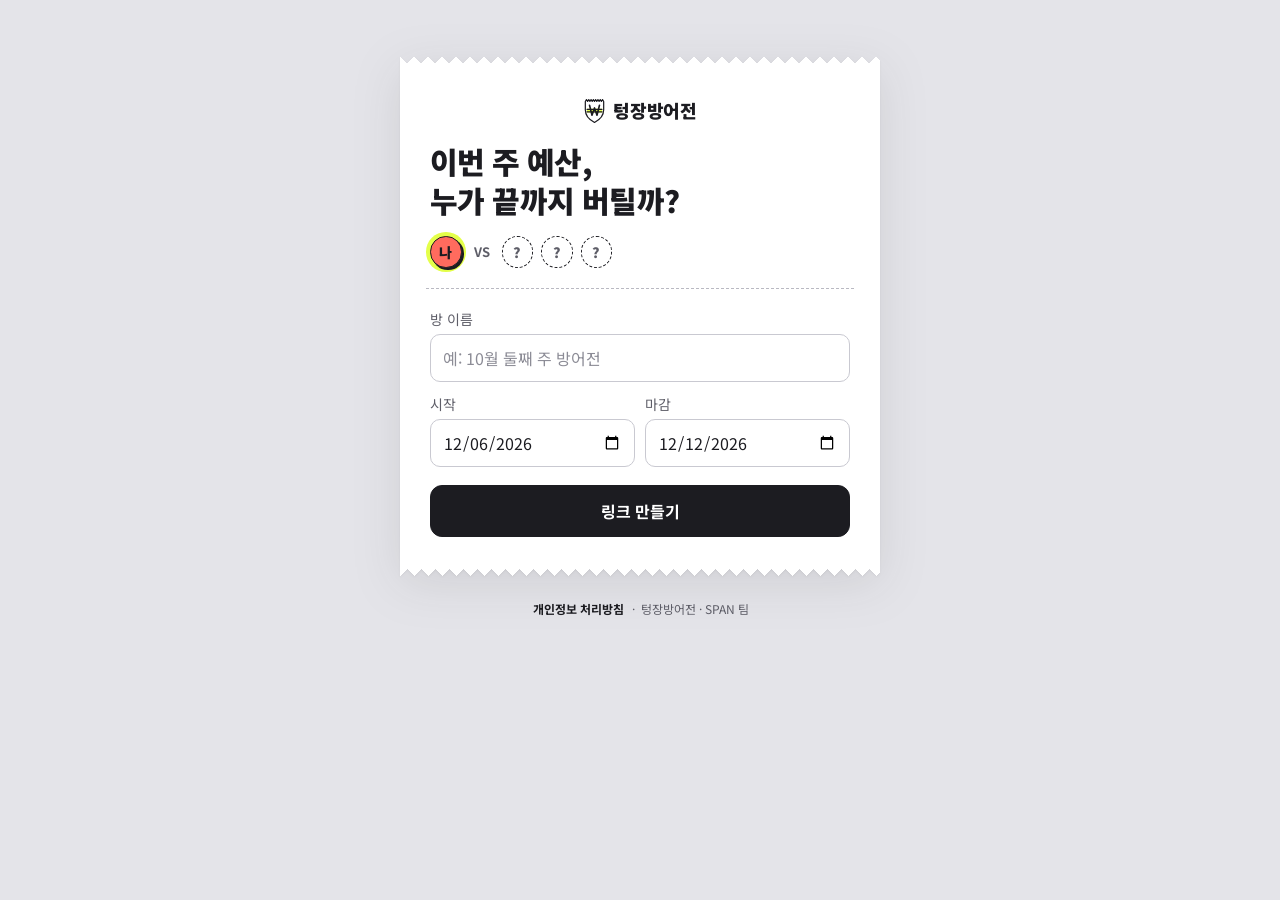
==== commit 246dd14b: "실제 화면(방 만들기 · 참여 · 다시 들어오기 · 가짜 은행 · 내 기록)에 /flow UI 그대로 입힘: 기능 · API 는 그대로 두고 화면 마크업만 시안에서 복사, 내 기록" ====
--- a/static/rooms/index.html
+++ b/static/rooms/index.html
@@ -2,75 +2,67 @@
 <html lang="ko">
 <head>
   <meta charset="utf-8">
-  <meta name="viewport" content="width=device-width, initial-scale=1">
-  <title>버티기 · 방 만들기</title>
-  <link rel="stylesheet" href="/static/common.css">
-  <link rel="stylesheet" href="/static/rooms/rooms.css">
+  <meta name="viewport" content="width=device-width, initial-scale=1, viewport-fit=cover">
+  <meta name="theme-color" content="#e4e4e9">
+  <title>텅장방어전 · 방 만들기</title>
+  <!-- 화면은 보드 레인 시안 /flow (static/board/flow/index.html) 을 그대로 옮겼다. 공용 common.css 는 건드리지 않고 시안 스타일을 직접 읽는다 -->
+  <link rel="stylesheet" href="/static/board/common-proposal.css">
+  <link rel="stylesheet" href="/static/board/flow/flow.css">
 </head>
 <body>
+<!-- 방 만들기. 화면의 일: 링크 만들기 하나. 만들면 방 홈(/r/{code}?new=1)에서 링크를 복사한다 -->
 <main>
-  <h1>버티기</h1>
-  <p class="muted">친구들과 예산을 걸고, 남은 돈을 같이 봅니다.</p>
-
-  <form id="create" class="form">
-    <label>방 이름
-      <input name="name" maxlength="40" placeholder="예: 10월 둘째 주 버티기" required>
-    </label>
-    <div class="row">
-      <label>시작일 <input name="start_date" type="date" required></label>
-      <label>종료일 <input name="end_date" type="date" required></label>
+  <p class="brand">텅장방어전</p>
+  <h1 class="hook">이번 주 예산,<br>누가 끝까지 버틸까?</h1>
+  <div class="versus" aria-hidden="true">
+    <span class="token p1 is-me">나</span><span class="vs">VS</span>
+    <span class="token is-empty">?</span><span class="token is-empty">?</span><span class="token is-empty">?</span>
+  </div>
+  <hr>
+  <form id="create" class="form" novalidate>
+    <label>방 이름 <input name="name" maxlength="40" placeholder="예: 10월 둘째 주 방어전" autocomplete="off"></label>
+    <div class="two">
+      <label>시작 <input type="date" name="start_date"></label>
+      <label>마감 <input type="date" name="end_date"></label>
     </div>
-    <div class="row">
-      <label>업로드 주기
-        <select name="upload_cycle">
-          <option value="1">매일</option>
-          <option value="7" selected>주 1회</option>
-          <option value="14">2주 1회</option>
-        </select>
-      </label>
-      <label>마감 요일
-        <select name="deadline_weekday">
-          <option value="0">월</option><option value="1">화</option><option value="2">수</option>
-          <option value="3">목</option><option value="4">금</option><option value="5">토</option>
-          <option value="6" selected>일</option>
-        </select>
-      </label>
-    </div>
-    <p id="error" class="danger"></p>
-    <button type="submit">방 만들기</button>
+    <!-- API 가 받는 값 (화면에는 고르는 칸을 두지 않는다): 주 1회, 일요일 -->
+    <input type="hidden" name="upload_cycle" value="7">
+    <input type="hidden" name="deadline_weekday" value="6">
+    <p class="danger" id="error" role="alert"></p>
+    <button type="submit">링크 만들기</button>
   </form>
-
-  <section id="done" hidden>
-    <h2>방이 만들어졌어요</h2>
-    <p class="muted">이 링크를 친구들에게 보내세요.</p>
-    <div class="link-box">
-      <input id="link" readonly>
-      <button id="copy" type="button">복사</button>
-    </div>
-    <p><a id="go" class="button" href="#">방으로 가기</a></p>
-  </section>
 </main>
+<footer class="site-foot"><a class="sf-privacy" href="/flow/privacy">개인정보 처리방침</a><span class="sf-sep" aria-hidden="true">·</span><span>텅장방어전 · SPAN 팀</span></footer>
 <script>
   const form = document.getElementById("create");
-  const iso = d => new Date(d.getTime() - d.getTimezoneOffset() * 60000).toISOString().slice(0, 10);
-  const today = new Date();
-  form.start_date.value = iso(today);
-  form.end_date.value = iso(new Date(today.getTime() + 6 * 86400000));
+  // 날짜는 한국 시간으로 (toISOString 을 쓰지 않는다: CLAUDE.md 시간대 규칙)
+  const pad = n => String(n).padStart(2, "0");
+  const ymd = d => `${d.getFullYear()}-${pad(d.getMonth() + 1)}-${pad(d.getDate())}`;
+  const plusDays = (s, n) => { const [y, m, d] = s.split("-").map(Number); return ymd(new Date(y, m - 1, d + n)); };
+  const f = form.elements;
+  f.start_date.value = ymd(new Date());
+  f.end_date.value = plusDays(f.start_date.value, 6);
+  f.end_date.min = f.start_date.value;
+  // 시작일을 바꾸면 마감이 비었거나 시작보다 앞일 때 시작 + 6일로 맞춘다
+  f.start_date.addEventListener("change", () => {
+    if (!f.start_date.value) return;
+    f.end_date.min = f.start_date.value;
+    if (!f.end_date.value || f.end_date.value < f.start_date.value) f.end_date.value = plusDays(f.start_date.value, 6);
+  });
 
   form.addEventListener("submit", async e => {
     e.preventDefault();
     const error = document.getElementById("error");
     error.textContent = "";
-    if (form.end_date.value < form.start_date.value) {
-      error.textContent = "종료일이 시작일보다 빠릅니다.";
-      return;
-    }
+    if (!f.name.value.trim()) { error.textContent = "방 이름을 넣어 주세요."; return; }
+    if (!f.start_date.value || !f.end_date.value) { error.textContent = "시작일과 마감일을 골라 주세요."; return; }
+    if (f.end_date.value < f.start_date.value) { error.textContent = "마감일이 시작일보다 빨라요."; return; }
     const body = {
-      name: form.name.value,
-      start_date: form.start_date.value,
-      end_date: form.end_date.value,
-      upload_cycle: Number(form.upload_cycle.value),
-      deadline_weekday: Number(form.deadline_weekday.value),
+      name: f.name.value.trim(),
+      start_date: f.start_date.value,
+      end_date: f.end_date.value,
+      upload_cycle: Number(f.upload_cycle.value),
+      deadline_weekday: Number(f.deadline_weekday.value),
     };
     const button = form.querySelector("button");
     button.disabled = true;
@@ -82,27 +74,11 @@
       });
       if (!res.ok) throw new Error();
       const room = await res.json();
-      document.getElementById("link").value = location.origin + room.path;
-      document.getElementById("go").href = room.path;
-      form.hidden = true;
-      document.getElementById("done").hidden = false;
+      location.href = `${room.path}?new=1`;   // 방 홈에서 "링크가 생겼어요" + 링크 복사
     } catch {
-      error.textContent = "방을 만들지 못했습니다. 입력을 확인하고 다시 시도해 주세요.";
-    } finally {
+      error.textContent = "방을 만들지 못했어요. 입력을 확인하고 다시 해 주세요.";
       button.disabled = false;
     }
-  });
-
-  document.getElementById("copy").addEventListener("click", async e => {
-    const link = document.getElementById("link");
-    try {
-      await navigator.clipboard.writeText(link.value);
-    } catch {
-      link.select();
-      document.execCommand("copy");
-    }
-    e.target.textContent = "복사됨";
-    setTimeout(() => { e.target.textContent = "복사"; }, 1500);
   });
 </script>
 </body>
--- a/static/board/common-proposal.css
+++ b/static/board/common-proposal.css
@@ -0,0 +1,316 @@
+/* 공용 스타일 교체안: 결산 영수증 톤 (보드 레인 김경은 제안)
+
+   팀장님이 static/common.css 를 이 파일 내용으로 바꾸면 방 만들기 · 방 홈 · 지출 올리기가 보드와 같은 톤이 된다.
+   기존 변수(--bg --text --muted --line --accent --danger)와 클래스(.muted .danger .button .list)는 그대로 두었다.
+   그래서 지금 화면 코드를 고치지 않아도 동작한다. 견본은 /static/board/ui-guide.html
+
+   원칙: 화면 = 회색 계산대 위 흰 영수증 한 장 / 형광펜은 "나"에게만 / 상태는 도장 / 숫자는 고정폭 / 해요체 */
+
+@import url("https://fonts.googleapis.com/css2?family=Noto+Sans+KR:wght@400;500;700;900&display=swap");
+
+:root {
+  color-scheme: light;
+
+  /* 색 */
+  --counter: #e4e4e9;       /* 바탕: 계산대 */
+  --paper: #ffffff;         /* 영수증 종이 */
+  --ink: #1c1c21;           /* 글자: 감열 잉크 */
+  --ink-soft: #5e5e68;      /* 흐린 글자 (흰 종이 위 대비 6:1) */
+  --rule: #b9b9c2;          /* 점선 */
+  --field: #c9c9d1;         /* 입력칸 테두리 */
+  --hl: #e4ff4a;            /* 형광펜: "나" 전용 */
+  --hl-soft: #f4ffbf;       /* 형광펜 줄 바탕 */
+  --stamp-red: #cf2338;     /* 초과 · 오류 */
+  --stamp-gray: #7a7a85;    /* 미확인 · 항복 · 비활성 */
+  --stamp-blue: #2647b8;    /* 완주 · 성공 */
+  --up: #127a46;            /* 순위 오름 */
+  --gold: #f2c94c;          /* 1등 메달 (글자는 잉크색) */
+  --silver: #d3d6dc;        /* 2등 */
+  --bronze: #e3a873;        /* 3등 */
+  /* 플레이어 색: "누구인지"에만 쓴다 (상태는 도장). member_id 로 (id - 1) % 6 */
+  --p1: #ff6b5e;            /* 코랄 */
+  --p2: #4d7cff;            /* 파랑 */
+  --p3: #2fcf9f;            /* 민트 */
+  --p4: #ffb020;            /* 호박 */
+  --p5: #a77bff;            /* 보라 */
+  --p6: #ff6fb5;            /* 핑크 */
+
+  /* 글꼴 */
+  --font: "Noto Sans KR", "Apple SD Gothic Neo", "Malgun Gothic", system-ui, sans-serif;
+  --mono: var(--font);      /* 글꼴은 하나(Noto Sans KR). 숫자는 .n 의 tabular-nums 로 자리만 맞춘다 */
+  --ease-out: cubic-bezier(0.16, 1, 0.3, 1);
+
+  /* 예전 이름 (지금 화면 코드가 쓰는 변수) */
+  --bg: var(--paper);
+  --text: var(--ink);
+  --muted: var(--ink-soft);
+  --line: var(--rule);
+  --accent: var(--ink);
+  --danger: var(--stamp-red);
+}
+
+* { box-sizing: border-box; }
+[hidden] { display: none !important; }
+
+html { -webkit-text-size-adjust: 100%; }
+body {
+  margin: 0;
+  min-height: 100vh;
+  min-height: 100dvh;
+  background: var(--counter);
+  color: var(--ink);
+  font-family: var(--font);
+  font-size: 16px;
+  line-height: 1.5;
+  -webkit-font-smoothing: antialiased;
+  word-break: keep-all;
+  padding: calc(20px + env(safe-area-inset-top, 0px)) 12px calc(28px + env(safe-area-inset-bottom, 0px));
+}
+::selection { background: var(--hl); color: var(--ink); }
+:focus-visible { outline: 2px solid var(--ink); outline-offset: 3px; border-radius: 4px; }
+a { color: inherit; text-underline-offset: 3px; }
+
+/* 영수증 한 장: 각 화면의 <main> 이 그대로 영수증이 된다. 다른 곳에서는 .paper */
+main,
+.paper {
+  --tooth: 14px;
+  position: relative;
+  max-width: 480px;
+  margin: 7px auto;
+  padding: 28px 22px 26px;
+  background: var(--paper);
+  filter: drop-shadow(0 1px 1px rgba(28, 28, 33, 0.06)) drop-shadow(0 10px 24px rgba(28, 28, 33, 0.10));
+}
+main::before, main::after,
+.paper::before, .paper::after {
+  content: "";
+  position: absolute;
+  left: 0;
+  right: 0;
+  height: 7px;
+  background-repeat: repeat-x;
+  background-size: var(--tooth) var(--tooth);
+}
+main::before, .paper::before {
+  top: -7px;
+  background-image:
+    linear-gradient(45deg, var(--paper) 50%, transparent 50%),
+    linear-gradient(-45deg, var(--paper) 50%, transparent 50%);
+}
+main::after, .paper::after {
+  bottom: -7px;
+  background-image:
+    linear-gradient(135deg, var(--paper) 50%, transparent 50%),
+    linear-gradient(-135deg, var(--paper) 50%, transparent 50%);
+  background-position: 0 -7px;
+}
+
+h1 { font-size: 24px; font-weight: 900; line-height: 1.3; letter-spacing: -0.01em; margin: 0 0 6px; text-wrap: balance; }
+h2 { font-size: 18px; font-weight: 700; line-height: 1.4; margin: 24px 0 10px; }
+p { margin: 0 0 12px; }
+
+.muted { color: var(--ink-soft); font-size: 14px; }
+.danger { color: var(--stamp-red); font-size: 14px; font-weight: 500; }
+.danger:empty { display: none; }
+
+/* 점선: 영수증 구획 */
+hr, .cut { border: 0; border-top: 1.5px dashed var(--rule); margin: 20px -4px; }
+
+/* 버튼: 기본은 잉크색, 보조는 테두리만 */
+button, .button {
+  display: inline-flex;
+  align-items: center;
+  justify-content: center;
+  gap: 6px;
+  min-height: 52px;
+  padding: 0 20px;
+  border: 1.5px solid var(--ink);
+  border-radius: 12px;
+  background: var(--ink);
+  color: var(--paper);
+  font: inherit;
+  font-size: 16px;
+  font-weight: 700;
+  text-decoration: none;
+  cursor: pointer;
+}
+button:active, .button:active { transform: translateY(1px); }
+button:disabled, .button[aria-disabled="true"] { opacity: 0.4; cursor: default; transform: none; }
+button.secondary, .button.secondary { background: var(--paper); color: var(--ink); }
+button.danger-line, .button.danger-line { background: var(--paper); color: var(--stamp-red); border-color: var(--stamp-red); }
+button.small, .button.small { min-height: 40px; padding: 0 14px; font-size: 14px; border-radius: 10px; }
+
+/* 입력칸 */
+input, select, textarea {
+  width: 100%;
+  min-height: 48px;
+  padding: 0 12px;
+  border: 1.5px solid var(--field);
+  border-radius: 10px;
+  background: var(--paper);
+  color: var(--ink);
+  font: inherit;
+  font-size: 16px;   /* 16px 미만이면 아이폰이 확대한다 */
+}
+textarea { padding: 10px 12px; min-height: 96px; }
+input:focus, select:focus, textarea:focus { outline: none; border-color: var(--ink); box-shadow: 0 0 0 3px var(--hl); }
+input[readonly] { background: #f4f4f6; }
+input[type="checkbox"], input[type="radio"] { width: 20px; height: 20px; min-height: 0; padding: 0; accent-color: var(--ink); }
+input[aria-invalid="true"] { border-color: var(--stamp-red); }
+input::placeholder { color: #8c8c96; }
+
+/* 목록: 영수증 줄 */
+ul.list { list-style: none; padding: 0; margin: 0; }
+ul.list li { padding: 12px 0; }
+ul.list li + li { border-top: 1px dotted var(--rule); }
+
+/* 숫자는 고정폭 */
+.n { font-family: var(--mono); font-weight: 700; font-variant-numeric: tabular-nums; letter-spacing: -0.01em; }
+
+/* 형광펜: "나" 와 내 숫자에만 */
+mark {
+  color: inherit;
+  background: linear-gradient(transparent 38%, var(--hl) 38%, var(--hl) 92%, transparent 92%);
+  padding: 0 0.12em;
+  margin: 0 -0.06em;
+  -webkit-box-decoration-break: clone;
+  box-decoration-break: clone;
+}
+.is-me { background: var(--hl-soft); }
+
+/* 도장: 상태 표시 (색만으로 알리지 않고 글자로) */
+.stamp {
+  display: inline-block;
+  font-size: 11.5px;
+  font-weight: 900;
+  letter-spacing: 0.08em;
+  line-height: 1;
+  padding: 3px 5px 3px 6px;
+  border: 1.8px solid currentColor;
+  border-radius: 4px;
+  transform: rotate(-7deg);
+  opacity: 0.88;
+  white-space: nowrap;
+}
+.stamp-red { color: var(--stamp-red); }
+.stamp-gray { color: var(--stamp-gray); }
+.stamp-blue { color: var(--stamp-blue); }
+
+/* 작은 꼬리표: 미확인처럼 "아직 확정 전" 상태. 도장보다 한 단계 약하다 */
+.tag {
+  display: inline-block;
+  font-size: 12px;
+  font-weight: 700;
+  color: var(--stamp-gray);
+  border: 1.4px dashed currentColor;
+  border-radius: 4px;
+  padding: 0 5px;
+  line-height: 18px;
+  white-space: nowrap;
+}
+
+/* 금 · 은 · 동: 1 · 2 · 3등 숫자를 메달 동전으로. 사람 토큰(각진 그림자)과 달리 그림자 없이 안쪽 점선 링 */
+.medal {
+  position: relative;
+  display: inline-grid;
+  place-items: center;
+  width: 1.7em;
+  height: 1.7em;
+  border-radius: 50%;
+  border: 1.5px solid var(--ink);
+  font-family: var(--mono);
+  font-weight: 700;
+  line-height: 1;
+}
+.medal::after { content: ""; position: absolute; inset: 3px; border-radius: 50%; border: 1px dashed rgba(28, 28, 33, 0.55); }
+.medal-gold { background: var(--gold); }
+.medal-silver { background: var(--silver); }
+.medal-bronze { background: var(--bronze); }
+
+/* 고르기 카드: 참여할 때 가짜 은행 계좌 고르기 같은 단일 선택 */
+/* 각 레인의 ".form label { display: block }" 같은 규칙에 덮이지 않게 클래스를 두 번 쓴다 */
+label.pick.pick {
+  display: flex;
+  margin: 0;
+  font-size: 15px;
+  line-height: 1.4;
+  align-items: center;
+  gap: 12px;
+  padding: 12px 14px;
+  border: 1.5px solid var(--field);
+  border-radius: 10px;
+  color: var(--ink);
+  cursor: pointer;
+}
+label.pick + label.pick { margin-top: 8px; }
+label.pick.pick input { margin: 0; flex: none; }
+label.pick:has(input:checked) { border-color: var(--ink); box-shadow: inset 0 0 0 1px var(--ink); }
+label.pick .pick-sub { display: block; font-size: 13px; color: var(--ink-soft); }
+
+/* 플레이어 토큰: 사람마다 고유 색의 동그라미 스티커 (닉네임 첫 글자). 게임 대기실처럼 "누구랑 붙는지" */
+.token {
+  --pc: var(--counter);
+  display: inline-grid;
+  place-items: center;
+  width: 2.25em;
+  height: 2.25em;
+  flex: none;
+  border-radius: 50%;
+  border: 1.5px solid var(--ink);
+  background: var(--pc);
+  color: var(--ink);
+  font-weight: 900;
+  font-size: 14px;
+  line-height: 1;
+  box-shadow: 2px 2px 0 var(--ink);
+}
+.token.p1 { --pc: var(--p1); }
+.token.p2 { --pc: var(--p2); }
+.token.p3 { --pc: var(--p3); }
+.token.p4 { --pc: var(--p4); }
+.token.p5 { --pc: var(--p5); }
+.token.p6 { --pc: var(--p6); }
+.token.is-me { box-shadow: 2px 2px 0 var(--ink), 0 0 0 4px var(--hl); }
+.token.is-quit { filter: grayscale(1); opacity: 0.5; }
+.token.is-empty { background: transparent; border-style: dashed; color: var(--ink-soft); box-shadow: none; }
+
+/* 참전자 줄 */
+.lineup { display: flex; flex-wrap: wrap; gap: 12px 6px; margin: 0; padding: 0; list-style: none; }
+.player { display: grid; justify-items: center; gap: 6px; width: 58px; }
+.player .pname { font-size: 12px; font-weight: 500; width: 100%; text-align: center; overflow: hidden; text-overflow: ellipsis; white-space: nowrap; }
+
+/* 내 HP 게이지: 남은 예산. 여유(민트) → 주의(호박) → 위험(코랄) → 초과(빨간 빗금) */
+.gauge { --g: var(--p3); height: 16px; border: 1.5px solid var(--ink); border-radius: 999px; padding: 2px; background: var(--paper); }
+.gauge > span { display: block; height: 100%; width: var(--left, 100%); min-width: 6px; border-radius: 999px; background: var(--g); transition: width 600ms var(--ease-out); }
+.gauge[data-level="warn"] { --g: var(--p4); }
+.gauge[data-level="danger"] { --g: var(--p1); }
+.gauge[data-level="over"] > span { width: 100%; background: repeating-linear-gradient(-45deg, var(--stamp-red) 0 6px, #f6c3c9 6px 12px); }
+.gauge-row { display: flex; justify-content: space-between; align-items: baseline; font-size: 13px; color: var(--ink-soft); margin: 0 0 6px; }
+.gauge-row b { color: var(--ink); font-family: var(--mono); }
+
+/* 비어 있는 메달 자리: 누가 가져갈까 (봉인 화면, 순위는 드러내지 않는다) */
+.slots { display: flex; gap: 10px; align-items: center; }
+.slot {
+  display: inline-grid; place-items: center;
+  width: 44px; height: 44px; border-radius: 50%;
+  border: 1.5px solid var(--ink); box-shadow: 2px 2px 0 var(--ink);
+  font-family: var(--mono); font-weight: 700; font-size: 20px; color: var(--ink);
+}
+.slot.gold { background: var(--gold); }
+.slot.silver { background: var(--silver); }
+.slot.bronze { background: var(--bronze); }
+
+/* 안내 띠: "시연용 가상 계좌" 같은 알림 */
+.note {
+  font-size: 13px;
+  color: var(--ink-soft);
+  border: 1.5px dashed var(--rule);
+  border-radius: 10px;
+  padding: 10px 12px;
+  margin: 0 0 16px;
+}
+
+@media (min-width: 720px) {
+  body { padding-top: 56px; padding-bottom: 56px; }
+  main, .paper { padding: 34px 30px 32px; }
+}
--- a/static/board/flow/flow.css
+++ b/static/board/flow/flow.css
@@ -0,0 +1,427 @@
+/* 시연용 전체 흐름(/flow) 화면 배치. 색 · 글꼴 · 버튼 · 입력칸은 ../common-proposal.css 를 그대로 쓴다.
+   원칙: 한 화면에 가장 큰 글자 하나, 기본 버튼 하나. 설명 문장은 두지 않는다.
+   팀원이 자기 레인으로 옮길 때는 이 파일의 해당 부분만 같이 가져가면 된다. */
+
+:root { --brand-shield: url("data:image/svg+xml,%3Csvg xmlns='http://www.w3.org/2000/svg' viewBox='0 0 60 68'%3E%3Cpath d='M6 9 L9 4 L12 9 L15 4 L18 9 L21 4 L24 9 L27 4 L30 9 L33 4 L36 9 L39 4 L42 9 L45 4 L48 9 L51 4 L54 9 V31 C54 46 44 57 30 64 C16 57 6 46 6 31 Z' fill='%23fff' stroke='%231c1c21' stroke-width='3.2' stroke-linejoin='round'/%3E%3Crect x='10' y='28' width='40' height='10' fill='%23e4ff4a'/%3E%3Cpolyline points='17,19 23.5,45 30,26 36.5,45 43,19' fill='none' stroke='%231c1c21' stroke-width='4.2' stroke-linecap='round' stroke-linejoin='round'/%3E%3Cline x1='10.5' y1='29.5' x2='49.5' y2='29.5' stroke='%231c1c21' stroke-width='3.4' stroke-linecap='round'/%3E%3Cline x1='10.5' y1='36.5' x2='49.5' y2='36.5' stroke='%231c1c21' stroke-width='3.4' stroke-linecap='round'/%3E%3C/svg%3E"); }
+
+/* 시연 막대: 영수증 위 회색 바탕에 놓인 어두운 알약. 서비스 화면(흰 영수증)과 질감이 달라 "시연 조작"으로 보인다 */
+.demo-bar {
+  display: flex; align-items: center; gap: 6px;
+  width: fit-content; max-width: 100%;
+  margin: 0 auto 14px; padding: 4px 4px 4px 12px;
+  border-radius: 999px;
+  background: rgba(28, 28, 33, 0.86); color: #fff;
+  font-family: var(--font, "Noto Sans KR", sans-serif);
+  box-shadow: 0 4px 14px rgba(28, 28, 33, 0.18);
+}
+.db-label { font-size: 11px; font-weight: 900; letter-spacing: 0.08em; color: var(--hl, #e4ff4a); }
+.db-seg { display: inline-flex; gap: 2px; background: rgba(255, 255, 255, 0.10); border-radius: 999px; padding: 2px; }
+.db-seg button, .db-more {
+  all: unset; box-sizing: border-box; cursor: pointer;
+  min-height: 32px; padding: 0 12px; border-radius: 999px;
+  font-size: 13px; font-weight: 700; color: rgba(255, 255, 255, 0.72); white-space: nowrap;
+  display: inline-flex; align-items: center; gap: 6px;
+}
+.db-seg button[aria-pressed="true"] { background: #fff; color: var(--ink, #1c1c21); }
+.db-more { padding: 0 10px; font-size: 16px; color: #fff; }
+.db-day { background: var(--hl, #e4ff4a); color: var(--ink, #1c1c21); border-radius: 999px; padding: 1px 7px; font-size: 11px; font-weight: 700; }
+.db-seg button:focus-visible, .db-more:focus-visible { outline: 2px solid var(--hl, #e4ff4a); outline-offset: 1px; }
+.counter .demo-bar { margin-bottom: 0; }
+
+.demo-sheet { position: fixed; inset: 0; z-index: 40; }
+.ds-backdrop { position: absolute; inset: 0; background: rgba(28, 28, 33, 0.45); }
+.ds-panel {
+  position: absolute; left: 0; right: 0; bottom: 0;
+  max-width: 480px; margin: 0 auto;
+  background: var(--paper, #fff); color: var(--ink, #1c1c21);
+  border-radius: 20px 20px 0 0;
+  padding: 10px 20px calc(20px + env(safe-area-inset-bottom, 0px));
+  box-shadow: 0 -10px 30px rgba(28, 28, 33, 0.18);
+  font-family: var(--font, "Noto Sans KR", sans-serif);
+  animation: ds-up 220ms cubic-bezier(0.16, 1, 0.3, 1);
+}
+@keyframes ds-up { from { transform: translateY(24px); opacity: 0; } to { transform: none; opacity: 1; } }
+@media (prefers-reduced-motion: reduce) { .ds-panel { animation: none; } }
+.ds-handle { display: block; width: 40px; height: 4px; border-radius: 4px; background: var(--rule, #b9b9c2); margin: 0 auto 14px; }
+.ds-panel h2 { font-size: 19px; font-weight: 900; margin: 0 0 4px; }
+.ds-sub { font-size: 13px; color: var(--ink-soft, #5e5e68); margin: 0 0 18px; }
+.ds-label { font-size: 13px; font-weight: 700; color: var(--ink-soft, #5e5e68); margin: 0 0 8px; }
+.ds-seg { display: grid; grid-template-columns: 1fr 1fr; gap: 6px; background: #f1f1f4; border-radius: 12px; padding: 4px; }
+.ds-seg button {
+  all: unset; box-sizing: border-box; display: grid; justify-items: center; gap: 1px;
+  min-height: 48px; padding: 6px; border-radius: 9px; cursor: pointer;
+  font-size: 14px; font-weight: 700; color: var(--ink-soft, #5e5e68); text-align: center;
+}
+.ds-seg button small { font-size: 12px; font-weight: 500; }
+.ds-seg button[aria-checked="true"] { background: var(--paper, #fff); color: var(--ink, #1c1c21); box-shadow: 0 1px 3px rgba(28, 28, 33, 0.15); }
+.ds-seg button:focus-visible { outline: 2px solid var(--ink, #1c1c21); outline-offset: 1px; }
+.ds-hint { font-size: 12.5px; color: var(--ink-soft, #5e5e68); margin: 8px 2px 16px; }
+.ds-list { display: grid; border-top: 1px solid #ececf0; }
+.ds-row {
+  all: unset; box-sizing: border-box; display: grid; gap: 2px; cursor: pointer;
+  padding: 13px 28px 13px 2px; border-bottom: 1px solid #ececf0; position: relative;
+}
+.ds-row::after { content: "›"; position: absolute; right: 6px; top: 50%; translate: 0 -50%; font-size: 20px; color: var(--rule, #b9b9c2); }
+.ds-row b { font-size: 15px; font-weight: 700; color: var(--ink, #1c1c21); }
+.ds-row span { font-size: 13px; color: var(--ink-soft, #5e5e68); }
+.ds-row:focus-visible { outline: 2px solid var(--ink, #1c1c21); outline-offset: -2px; border-radius: 6px; }
+.ds-close {
+  width: 100%; margin-top: 16px; min-height: 52px; border-radius: 14px; border: 1.5px solid var(--ink, #1c1c21);
+  background: #fff; color: var(--ink, #1c1c21); font: inherit; font-size: 16px; font-weight: 700; cursor: pointer;
+}
+
+/* 영수증 머리: 서비스 이름 (로고가 정해지면 이 자리) */
+main > .brand, .paper > .brand { display: flex; align-items: center; justify-content: center; gap: 7px; font-weight: 900; font-size: 18px; letter-spacing: -0.01em; margin: 0 0 18px; }
+/* 로고 A안 (투표 전 임시): 영수증 톱니 방패 + ₩ 바리케이드. 결과 카드(board.js)는 자기 로고가 있어서 main 바로 아래 .brand 에만 */
+main > .brand::before, .paper > .brand::before { content: ""; width: 23px; height: 26px; flex: none; background: url("data:image/svg+xml,%3Csvg xmlns='http://www.w3.org/2000/svg' viewBox='0 0 60 68'%3E%3Cpath d='M6 9 L9 4 L12 9 L15 4 L18 9 L21 4 L24 9 L27 4 L30 9 L33 4 L36 9 L39 4 L42 9 L45 4 L48 9 L51 4 L54 9 V31 C54 46 44 57 30 64 C16 57 6 46 6 31 Z' fill='%23fff' stroke='%231c1c21' stroke-width='3.2' stroke-linejoin='round'/%3E%3Crect x='10' y='28' width='40' height='10' fill='%23e4ff4a'/%3E%3Cpolyline points='17,19 23.5,45 30,26 36.5,45 43,19' fill='none' stroke='%231c1c21' stroke-width='4.2' stroke-linecap='round' stroke-linejoin='round'/%3E%3Cline x1='10.5' y1='29.5' x2='49.5' y2='29.5' stroke='%231c1c21' stroke-width='3.4' stroke-linecap='round'/%3E%3Cline x1='10.5' y1='36.5' x2='49.5' y2='36.5' stroke='%231c1c21' stroke-width='3.4' stroke-linecap='round'/%3E%3C/svg%3E") no-repeat center / contain; }
+.meta { font-size: 14px; color: var(--ink-soft); margin: 0; }
+.meta b { color: var(--ink); }
+
+/* 방 만들기: 질문 한 줄이 화면의 전부. 아래 "나 VS ? ? ?" 는 그림이다 */
+.hook { font-size: 30px; line-height: 1.3; letter-spacing: -0.02em; margin: 8px 0 16px; }
+.versus { display: flex; align-items: center; gap: 8px; }
+.versus .vs { font-weight: 700; font-size: 13px; color: var(--ink-soft); margin: 0 4px; }
+
+.form label { display: block; margin-bottom: 12px; font-size: 14px; color: var(--ink-soft); }
+.form label input, .form label select { margin-top: 4px; }
+.form button[type="submit"] { width: 100%; margin-top: 6px; }
+.label { font-size: 14px; color: var(--ink-soft); margin: 0 0 8px; }
+.two { display: flex; gap: 10px; }
+.two label { flex: 1; min-width: 0; }
+.wide { width: 100%; }
+.stack { display: grid; gap: 10px; }
+
+/* 방 홈 */
+.who { font-size: 14px; color: var(--ink-soft); margin: 16px 0 10px; }
+.who .n { color: var(--ink); }
+.share { display: flex; gap: 8px; align-items: center; }
+.share input { flex: 1; min-width: 0; font-size: 14px; color: var(--ink-soft); }
+.flash { font-size: 14px; font-weight: 700; margin: 0 0 10px; }
+
+/* 계좌 고르기: 세 칸 버튼 (고른 칸은 잉크로 채운다) */
+.seg { margin: 0 0 14px; display: grid; grid-template-columns: repeat(3, 1fr); gap: 8px; }
+.seg-item { position: relative; display: block; margin: 0 !important; }
+.seg-item input { position: absolute; opacity: 0; inset: 0; width: 100%; height: 100%; margin: 0; cursor: pointer; }
+.seg-item span {
+  display: flex; align-items: center; justify-content: center;
+  min-height: 48px; border: 1.5px solid var(--field); border-radius: 10px;
+  font-size: 15px; font-weight: 700; color: var(--ink); background: var(--paper);
+}
+.seg-item input:checked + span { background: var(--ink); border-color: var(--ink); color: var(--paper); }
+.seg-item input:focus-visible + span { box-shadow: 0 0 0 3px var(--hl); }
+
+/* 내 페이지: 가장 큰 글자는 목표까지 남은 돈 */
+.kicker { font-size: 15px; font-weight: 700; margin: 22px 0 2px; }
+.money { font-size: 26px; line-height: 1.25; margin: 0 0 8px; }
+.money .n { font-size: 40px; letter-spacing: -0.03em; }
+.me-meta { display: flex; align-items: center; gap: 8px; }
+.me-meta .token { font-size: 12px; box-shadow: 1.5px 1.5px 0 var(--ink); }
+.me-meta .token.is-me { box-shadow: 1.5px 1.5px 0 var(--ink), 0 0 0 3px var(--hl); }
+.pace { font-size: 14px; font-weight: 700; margin: 8px 0 0; }
+.sub { display: flex; flex-wrap: wrap; align-items: center; gap: 6px 10px; font-size: 14px; color: var(--ink-soft); margin: 0 0 14px; }
+.sub .n { font-weight: 500; }
+
+/* 불러온 거래: 영수증 위에 살짝 떠 있는 판 한 장. 위쪽 "내 상태"와 확실히 나뉜다 */
+.panel {
+  margin: 22px -8px 0;
+  padding: 10px 14px 14px;
+  background: var(--paper);
+  border-radius: 14px;
+  box-shadow:
+    0 0 0 1px rgba(28, 28, 33, 0.07),
+    0 2px 4px rgba(28, 28, 33, 0.05),
+    0 12px 28px rgba(28, 28, 33, 0.10);
+}
+.panel .list li:last-child { padding-bottom: 4px; }
+
+/* 불러온 거래: 한 줄에 이름과 금액, 아래 줄에 날짜와 조정 */
+.list-head { display: flex; justify-content: space-between; align-items: center; font-size: 13px; color: var(--ink-soft); margin: 0 0 2px; }
+.tx { display: grid; grid-template-columns: minmax(0, 1fr) auto; grid-template-areas: "what amt" "sub ctl" "hint hint"; gap: 4px 10px; align-items: center; }
+.tx-hint { grid-area: hint; display: flex; }
+.tx-hint .tag { white-space: normal; line-height: 1.5; }
+.tx .what { grid-area: what; font-weight: 500; }
+.tx .amt { grid-area: amt; text-align: right; }
+.tx-sub { grid-area: sub; display: flex; flex-wrap: wrap; gap: 4px 8px; align-items: center; min-width: 0; }
+.tx .when { font-size: 12.5px; color: var(--ink-soft); }
+.tx .when .n { font-weight: 500; }
+.tx .ctl { grid-area: ctl; display: flex; gap: 6px; align-items: center; justify-content: flex-end; }
+.tx .ctl select { width: auto; min-height: 34px; padding: 0 6px; border-radius: 8px; font-size: 16px; }
+.tx.is-out .what, .tx.is-out .amt { color: var(--ink-soft); text-decoration: line-through; }
+
+/* 제외: 누르면 잉크로 채워지는 작은 칸 */
+.toggle { position: relative; display: inline-flex; cursor: pointer; }
+.toggle input { position: absolute; opacity: 0; inset: 0; width: 100%; height: 100%; margin: 0; cursor: pointer; }
+.toggle span { display: inline-flex; align-items: center; min-height: 34px; padding: 0 10px; border: 1.5px solid var(--field); border-radius: 8px; font-size: 14px; font-weight: 700; color: var(--ink-soft); }
+.toggle input:checked + span { background: var(--stamp-red); border-color: var(--stamp-red); color: var(--paper); }   /* 제외 = 빨간 인주 (10/6) */
+.toggle input:focus-visible + span { box-shadow: 0 0 0 3px var(--hl); }
+
+/* 조정 완료: 목록을 내려도 화면 아래에 붙어 있다 */
+.sticky { position: sticky; bottom: calc(12px + env(safe-area-inset-bottom, 0px)); margin-top: 16px; z-index: 2; }
+.sticky button { box-shadow: 0 8px 20px rgba(28, 28, 33, 0.18); }
+
+/* 글자 버튼 */
+.text-btn { all: unset; cursor: pointer; font-size: 13px; color: var(--ink-soft); text-decoration: underline; text-underline-offset: 3px; }
+.text-btn:focus-visible { outline: 2px solid var(--ink); outline-offset: 2px; border-radius: 3px; }
+.danger-text { color: var(--stamp-red); }
+
+.links { display: flex; justify-content: center; align-items: center; flex-wrap: wrap; gap: 6px 18px; font-size: 13px; margin: 0; }
+.links a { color: var(--ink-soft); }
+
+hr { margin: 20px -4px; }
+
+/* 은행 연결 동의: 돈 이야기를 하는 화면이라 게임 요소 없이. 누가 무엇을 하는지 주어를 붙여 한 줄씩 */
+.consent-title { font-size: 24px; text-align: center; margin: 0 0 4px; }
+.consent-sub { text-align: center; margin: 0 0 22px; }
+.scope { list-style: none; margin: 0; padding: 0; display: grid; gap: 18px; }
+.scope li { display: grid; grid-template-columns: 36px minmax(0, 1fr); gap: 14px; align-items: center; }
+.sc-ic { width: 36px; height: 36px; border-radius: 50%; background: var(--counter); display: grid; place-items: center; }
+.sc-ic svg { width: 19px; height: 19px; }
+.scope b { display: block; font-size: 15px; font-weight: 900; line-height: 1.35; }
+.scope li span:not(.sc-ic) { display: block; font-size: 14px; color: var(--ink-soft); line-height: 1.45; margin-top: 1px; }
+.agree span { line-height: 1.4; }
+.agree b { color: var(--ink); }
+main.flow-step .step-actions button:disabled { opacity: 0.35; cursor: not-allowed; }
+
+/* (예전 두 칸 표: UI 가이드 예시에서만 쓰던 것) */
+.consent { margin: 14px 0 14px; padding: 0; display: grid; }
+.consent div { display: grid; grid-template-columns: 7.2em minmax(0, 1fr); gap: 10px; padding: 9px 0; }
+.consent div + div { border-top: 1px dotted var(--rule); }
+.consent dt { font-size: 14px; color: var(--ink-soft); }
+.consent dd { margin: 0; font-weight: 500; }
+.agree { display: flex; align-items: flex-start; gap: 10px; font-weight: 500; margin: 0 0 6px; cursor: pointer; font-size: 15px; }
+.agree input { margin-top: 1px; }
+.agree input { flex: none; }
+
+/* 계좌 불러오는 중 */
+.loading { display: grid; justify-items: center; gap: 14px; padding: 48px 0 40px; text-align: center; }
+.loading p { margin: 0; font-weight: 700; }
+.dots { display: flex; gap: 6px; }
+.dots i { width: 9px; height: 9px; border-radius: 50%; background: var(--ink); animation: dot 900ms ease-in-out infinite; }
+.dots i:nth-child(2) { animation-delay: 150ms; }
+.dots i:nth-child(3) { animation-delay: 300ms; }
+@keyframes dot { 0%, 100% { opacity: 0.2; transform: translateY(0); } 50% { opacity: 1; transform: translateY(-4px); } }
+@media (prefers-reduced-motion: reduce) { .dots i { animation: none; opacity: 0.6; } }
+
+/* 계좌 목록 */
+.accounts { display: grid; }
+
+/* 참여 흐름(정보 입력 → 은행 연결 → 계좌 선택): 단계가 바뀌어도 영수증 길이와 버튼 자리가 그대로 */
+/* 휴대폰 한 화면에 영수증 전체(아래 톱니까지)가 들어오는 길이. 시연 막대와 위아래 여백 몫 134px 제외, 컴퓨터에서는 760px 에서 멈춘다 */
+main.flow-step { min-height: clamp(600px, calc(100dvh - 134px), 760px); display: flex; flex-direction: column; }
+main.flow-step .step-body { flex: 1; display: flex; flex-direction: column; }
+main.flow-step .step-actions { margin-top: auto; padding-top: 18px; display: grid; gap: 10px; }
+.back { justify-self: start; align-self: flex-start; margin: -6px 0 10px; }
+main.flow-step .loading { flex: 1; align-content: center; padding: 0; }
+main.flow-step form.form { flex: 1; display: flex; flex-direction: column; }
+
+.stepper { display: grid; grid-template-columns: repeat(3, 1fr); gap: 6px; list-style: none; padding: 0; margin: 0 0 20px; }
+.stepper li { padding-top: 7px; border-top: 3px solid var(--rule); font-size: 12px; font-weight: 700; color: var(--ink-soft); }
+.stepper li.is-done { border-top-color: var(--ink-soft); }
+.stepper li.is-now { border-top-color: var(--ink); color: var(--ink); }
+
+/* 아래 고정 탭: 참여한 뒤 [내 기록 | 결과] 두 곳만 오간다 */
+.tabbar {
+  position: fixed; left: 0; right: 0; bottom: 0; z-index: 20;
+  display: flex; justify-content: center; gap: 8px;
+  padding: 6px 12px calc(6px + env(safe-area-inset-bottom, 0px));
+  background: var(--paper, #fff);
+  border-top: 1px solid #e6e6ea;
+  box-shadow: 0 -4px 14px rgba(28, 28, 33, 0.06);
+  font-family: var(--font, "Noto Sans KR", sans-serif);
+}
+.tabbar a {
+  flex: 1; max-width: 200px;
+  display: grid; justify-items: center; gap: 2px;
+  padding: 6px 0 4px; border-radius: 12px;
+  font-size: 12px; font-weight: 700; color: var(--ink-soft, #5e5e68); text-decoration: none;
+}
+.tabbar a svg { width: 22px; height: 22px; }
+.tabbar a[aria-current="page"] { color: var(--ink, #1c1c21); background: #f1f1f4; }
+.tabbar a:focus-visible { outline: 2px solid var(--ink, #1c1c21); outline-offset: 2px; }
+.tabbar em { font-style: normal; display: inline-flex; align-items: center; gap: 2px; font-size: 11px; color: var(--ink-soft, #5e5e68); }
+.tabbar em svg { width: 11px; height: 11px; }
+body.has-tabbar { padding-bottom: calc(96px + env(safe-area-inset-bottom, 0px)); }
+body.has-tabbar .counter { padding-bottom: calc(96px + env(safe-area-inset-bottom, 0px)); }
+.has-tabbar .sticky { bottom: calc(78px + env(safe-area-inset-bottom, 0px)); }
+
+/* 숫자 4자리 */
+.label-sub { font-size: 12px; color: var(--ink-soft); margin-left: 4px; }
+.who-row { display: flex; justify-content: space-between; align-items: center; gap: 12px; }
+.who-row .text-btn { font-size: 13px; font-weight: 700; color: var(--ink); }
+.lineup.compact { gap: 10px 4px; }
+.lineup.compact .player { width: 50px; }
+.pick-names { list-style: none; margin: 18px 0 0; padding: 0; display: grid; gap: 8px; }
+.pick-name {
+  all: unset; box-sizing: border-box; cursor: pointer; width: 100%;
+  display: flex; align-items: center; gap: 12px;
+  padding: 10px 14px; border: 1.5px solid var(--field); border-radius: 12px;
+  font-size: 16px; font-weight: 700; color: var(--ink);
+}
+.pick-name .token { font-size: 13px; }
+.pick-name:hover, .pick-name:focus-visible { border-color: var(--ink); }
+.pin-who { display: flex; align-items: center; justify-content: center; gap: 8px; font-size: 17px; margin: 10px 0 14px; }
+.pin-who .token { font-size: 13px; }
+.pin-form { flex: 1; display: flex; flex-direction: column; }
+.pin-input {
+  width: 100%; max-width: 220px; margin: 6px auto 4px; display: block;
+  min-height: 64px; text-align: center;
+  font-size: 30px; letter-spacing: 0.6em; padding-left: 0.6em;
+  border-radius: 14px;
+}
+.pin-form .danger { text-align: center; }
+
+/* ── 10/6 에이전트4: 시연 막대 ── */
+/* ⋯ 대신 '설정' 글자 버튼 (무엇을 여는지 바로 보이게), 시트 이름은 '발표 설정' */
+.db-set { font-size: 13px; padding: 0 12px; color: #fff; }
+/* '결과 날로 보기' 켜고 끄기: 화살표 대신 스위치 */
+.ds-toggle { padding-right: 62px; }
+.ds-toggle::after { content: none; }
+.ds-switch {
+  position: absolute; right: 4px; top: 50%; translate: 0 -50%;
+  width: 44px; height: 26px; border-radius: 999px; background: #dcdce2;
+  transition: background 0.15s ease;
+}
+.ds-switch::before {
+  content: ""; position: absolute; left: 3px; top: 3px; width: 20px; height: 20px; border-radius: 50%;
+  background: #fff; box-shadow: 0 1px 3px rgba(28, 28, 33, 0.25); transition: translate 0.15s ease;
+}
+.ds-toggle[aria-checked="true"] .ds-switch { background: var(--ink, #1c1c21); }
+.ds-toggle[aria-checked="true"] .ds-switch::before { translate: 18px 0; }
+@media (prefers-reduced-motion: reduce) { .ds-switch, .ds-switch::before { transition: none; } }
+/* 360px: 날짜 표시까지 붙어도 한 줄에 들어가게 */
+@media (max-width: 380px) {
+  .db-seg button { padding: 0 9px; }
+  .db-set { padding: 0 9px; }
+}
+/* ── 10/6 에이전트1: 참여·방 만들기 ── */
+/* 동의 체크 아래 흐린 한 줄 + '자세히 보기' (팝업으로 법정 고지 세 덩어리) */
+.agree-terms { margin-top: 22px; }
+.agree-note { margin: 0 0 6px 30px; font-size: 13px; line-height: 1.5; color: var(--ink-soft); }
+.agree-note .text-btn { padding: 4px 0; font-weight: 700; color: var(--ink); }
+.terms-sheet {
+  position: fixed; inset: auto 0 0 0; margin: 0 auto; padding: 0; border: 0;
+  width: 100%; max-width: 480px; max-height: 88dvh; overflow-y: auto; overscroll-behavior: contain;
+  background: var(--paper); color: var(--ink); border-radius: 20px 20px 0 0;
+  box-shadow: 0 -10px 30px rgba(28, 28, 33, 0.18);
+  font-family: var(--font, "Noto Sans KR", sans-serif);
+}
+.terms-sheet[open] { animation: ds-up 220ms cubic-bezier(0.16, 1, 0.3, 1); }
+@media (prefers-reduced-motion: reduce) { .terms-sheet[open] { animation: none; } }
+.terms-sheet::backdrop { background: rgba(28, 28, 33, 0.45); }
+body:has(dialog[open]) { overflow: hidden; }
+.ts-panel { padding: 10px 20px calc(20px + env(safe-area-inset-bottom, 0px)); }
+.ts-handle { display: block; width: 40px; height: 4px; border-radius: 4px; background: var(--rule); margin: 0 auto 14px; }
+.terms-sheet h2 { font-size: 19px; font-weight: 900; margin: 0 0 12px; }
+.terms-sheet section { padding: 14px 0; border-top: 1.5px dashed var(--rule); }
+.terms-sheet h3 { font-size: 15px; font-weight: 900; margin: 0 0 8px; }
+.terms-sheet dl { margin: 0; display: grid; gap: 6px; }
+.terms-sheet dl div { display: grid; grid-template-columns: 6.2em minmax(0, 1fr); gap: 8px; font-size: 13.5px; line-height: 1.5; }
+.terms-sheet dt { color: var(--ink-soft); }
+.terms-sheet dd { margin: 0; }
+.terms-sheet section p { margin: 0; font-size: 13.5px; line-height: 1.55; }
+.terms-sheet .ts-law { margin-top: 8px; font-size: 12px; color: var(--ink-soft); }
+.terms-sheet #terms-close { margin-top: 6px; }
+
+/* 숫자 4자리 칸 + 눈 버튼 (터치 영역 44px) */
+.pin-field { display: block; position: relative; margin-top: 4px; }
+.form .pin-field input { margin-top: 0; padding-right: 52px; }
+.eye-btn {
+  position: absolute; right: 2px; top: 50%; translate: 0 -50%;
+  width: 44px; height: 44px; min-height: 44px; padding: 0;
+  border: 0; border-radius: 10px; background: transparent; color: var(--ink-soft);
+}
+.eye-btn svg { width: 22px; height: 22px; }
+.eye-btn[aria-pressed="true"] { color: var(--ink); }
+.eye-btn:focus-visible { outline: 2px solid var(--ink); outline-offset: -2px; }
+.eye-btn:active { transform: none; }
+/* 다시 들어오기의 큰 칸: 가운데 정렬은 그대로, 눈 버튼은 칸 오른쪽 바깥 */
+.pin-field-big { display: grid; grid-template-columns: 44px minmax(0, 220px) 44px; justify-content: center; align-items: center; gap: 6px; margin: 6px 0 4px; }
+.pin-field-big::before { content: ""; }
+.pin-field-big .pin-input { margin: 0; max-width: none; }
+.pin-field-big .eye-btn { position: static; translate: none; }
+/* ── 10/6 에이전트2: 내 기록 ── */
+/* 목표 금액 오른쪽, 남은 예산 막대 위: 항복 깃발. 항복은 회색 도장 색(--stamp-gray)과 같은 계열 */
+.hero-top { display: grid; grid-template-columns: minmax(0, 1fr) auto; gap: 10px; align-items: end; }
+.hero-goal { min-width: 0; }
+.quit-btn {
+  flex-direction: column; gap: 2px;
+  min-width: 56px; min-height: 60px; padding: 6px 8px; margin-bottom: 8px;
+  background: var(--paper); color: var(--ink-soft); border: 1.5px solid var(--field); border-radius: 12px;
+  font-size: 13px; font-weight: 700; line-height: 1.2;
+}
+.quit-btn svg { width: 24px; height: 24px; }
+.quit-btn:hover { border-color: var(--stamp-gray); color: var(--ink); }
+
+/* 항복 확인: 아래에서 올라오는 판 */
+.quit-sheet { position: fixed; inset: 0; z-index: 45; }
+.qs-backdrop { position: absolute; inset: 0; background: rgba(28, 28, 33, 0.45); }
+.qs-panel {
+  position: absolute; left: 0; right: 0; bottom: 0;
+  max-width: 480px; margin: 0 auto;
+  background: var(--paper); color: var(--ink);
+  border-radius: 20px 20px 0 0;
+  padding: 24px 20px calc(20px + env(safe-area-inset-bottom, 0px));
+  text-align: center;
+  box-shadow: 0 -10px 30px rgba(28, 28, 33, 0.18);
+  animation: qs-up 220ms cubic-bezier(0.16, 1, 0.3, 1);
+}
+@keyframes qs-up { from { transform: translateY(24px); opacity: 0; } to { transform: none; opacity: 1; } }
+@media (prefers-reduced-motion: reduce) { .qs-panel { animation: none; } }
+.qs-flag { display: inline-grid; place-items: center; width: 56px; height: 56px; border-radius: 50%; background: var(--counter); color: var(--stamp-gray); margin-bottom: 10px; }
+.qs-flag svg { width: 30px; height: 30px; }
+.qs-panel h2 { font-size: 21px; font-weight: 900; margin: 0 0 6px; }
+.qs-panel .muted { margin: 0 0 20px; }
+
+/* 거래 줄: 결제 시간 · 인원 − n + */
+.count { display: inline-flex; align-items: center; border: 1.5px solid var(--field); border-radius: 10px; }
+.count button {
+  min-height: 44px; min-width: 44px; padding: 0; border: 0; border-radius: 9px;
+  background: transparent; color: var(--ink); font-size: 20px; font-weight: 700; line-height: 1;
+}
+.count button:disabled { color: var(--rule); opacity: 1; }
+.count button:focus-visible { outline: 2px solid var(--ink); outline-offset: -2px; }
+.count-n { min-width: 2.6em; text-align: center; font-size: 14px; font-weight: 700; white-space: nowrap; }
+.tx .toggle span { min-height: 44px; }
+
+/* 조정 완료 뒤 잠금: 고르는 칸 대신 고른 값을 글자로 (흐리게 하지 않는다) */
+.ctl-val { font-size: 14px; font-weight: 700; color: var(--ink); white-space: nowrap; }
+.out-mark { font-size: 13px; font-weight: 700; color: var(--stamp-red); border: 1.5px solid currentColor; border-radius: 6px; padding: 1px 7px; white-space: nowrap; }
+.panel.is-locked { position: relative; }
+.done-stamp {
+  position: absolute; top: -18px; right: 12px; z-index: 1;
+  font-size: 19px; padding: 6px 10px 6px 11px; border-width: 2.6px; border-radius: 6px;
+  letter-spacing: 0.12em; transform: rotate(-8deg); opacity: 0.92;
+  background: rgba(255, 255, 255, 0.86);
+}
+.edit-btn { margin-top: 14px; }
+
+/* 10/6: 거래 목록 위 "총액만" 안내 (결과 카드 꼬리 대신) */
+.panel .privacy-note { margin: -4px 0 10px; font-size: 13px; line-height: 1.5; color: var(--ink-soft); }
+
+/* 10/6 바닥글: 모든 화면 맨 아래. 작은 회색 글씨, 개인정보 처리방침만 굵게 (처리방침 작성지침: 다른 고지와 구분) */
+.site-foot {
+  display: flex; flex-wrap: wrap; justify-content: center; align-items: center; gap: 2px 6px;
+  max-width: 480px; margin: 20px auto 8px; padding: 0 16px;
+  font-size: 12px; line-height: 1.6; color: var(--ink-soft, #5e5e68); text-align: center;
+}
+.site-foot .sf-privacy { color: var(--ink, #1c1c21); font-weight: 700; text-decoration: none; padding: 10px 2px; }
+.site-foot .sf-privacy:hover, .site-foot .sf-privacy:focus-visible { text-decoration: underline; text-underline-offset: 3px; }
+/* 동의 팝업 맨 아래: 처리방침 전체 · 책임자 */
+.terms-sheet .ts-more { margin: 4px 0 14px; font-size: 13px; color: var(--ink-soft); }
+.terms-sheet .ts-more a { color: var(--ink); font-weight: 700; text-underline-offset: 3px; }
+.terms-sheet section p + dl, .terms-sheet section dl + p { margin-top: 8px; }
+.terms-sheet .ts-more .nowrap { white-space: nowrap; }
+
+/* 10/7: 내 기록 "새로 불러오기"는 글자 버튼이 아니라 박스 버튼 (눌러야 할 일이라 잘 보이게) */
+.list-head { gap: 10px; }
+.list-head .reload-btn {
+  flex: none; min-height: 44px; padding: 0 16px; border-radius: 12px;
+  border: 1.5px solid var(--ink, #1c1c21); background: var(--paper, #fff); color: var(--ink, #1c1c21);
+  font: inherit; font-size: 15px; font-weight: 700; cursor: pointer; width: auto;
+}
+.list-head .reload-btn:active { transform: translateY(1px); }
+.list-head .reload-btn:focus-visible { outline: 2px solid var(--ink, #1c1c21); outline-offset: 2px; }
+
+/* 10/7: 가짜 은행 화면처럼 단계가 form 안에 있을 때도 버튼이 맨 아래에 붙게 */
+main.flow-step > form { flex: 1; display: flex; flex-direction: column; }
+main.flow-step > form > .step-body:not([hidden]) { flex: 1; }
